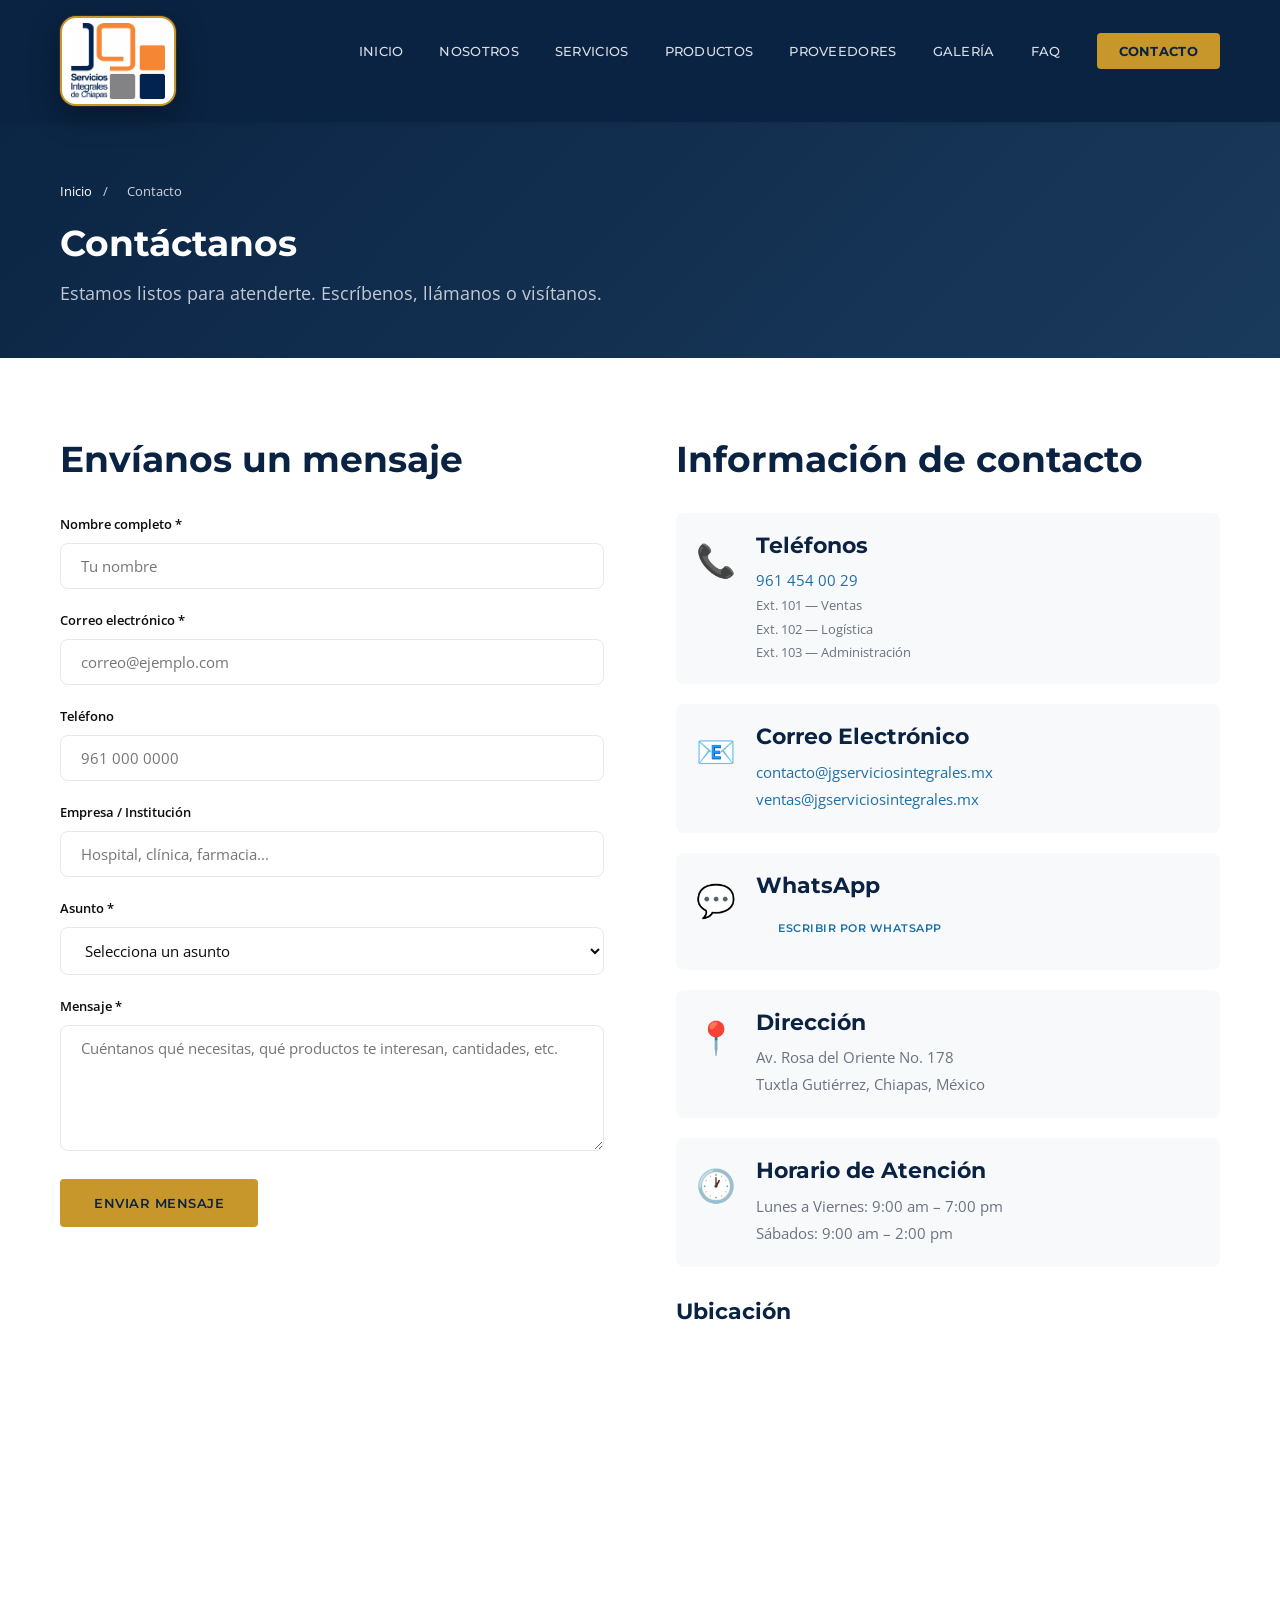
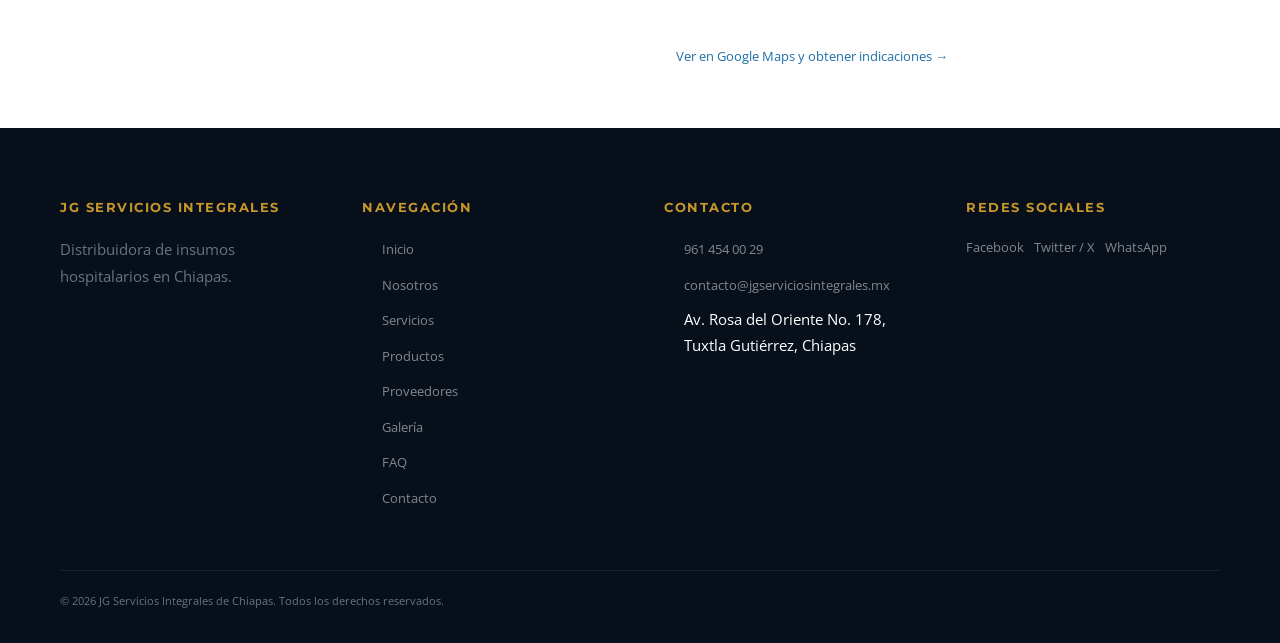
==== Jg Servicios Integrales Pagina/pages/contacto.html @ 25513c99 "Add files via upload" ====
<!DOCTYPE html>
<html lang="es">
<head>
    <meta charset="UTF-8">
    <meta name="viewport" content="width=device-width, initial-scale=1.0">
    <meta name="description" content="Contacta a JG Servicios Integrales - Teléfono, email, formulario y ubicación.">
    <title>Contacto | JG Servicios Integrales</title>

    <link rel="preconnect" href="https://fonts.googleapis.com">
    <link rel="preconnect" href="https://fonts.gstatic.com" crossorigin>
    <link href="https://fonts.googleapis.com/css2?family=Montserrat:wght@300;400;500;600;700;800&family=Open+Sans:wght@300;400;600&display=swap" rel="stylesheet">

    <link rel="stylesheet" href="../css/variables.css">
    <link rel="stylesheet" href="../css/style.css">
    <link rel="stylesheet" href="../css/components.css">
    <link rel="stylesheet" href="../css/responsive.css">
    <link rel="icon" type="image/png" href="../images/logo/favicon.png">
</head>

<body>

    <!-- HEADER -->
    <header class="header" id="header">
        <nav class="navbar">
            <div class="container">
                <div class="navbar-wrapper">
                    <a href="../index.html" class="logo">
                        <img src="../images/logo/logo.png" alt="JG Servicios Integrales">
                    </a>
                    <ul class="nav-menu" id="navMenu">
                        <li><a href="../index.html">Inicio</a></li>
                        <li><a href="nosotros.html">Nosotros</a></li>
                        <li><a href="servicios.html">Servicios</a></li>
                        <li><a href="productos.html">Productos</a></li>
                        <li><a href="proveedores.html">Proveedores</a></li>
                        <li><a href="galeria.html">Galería</a></li>
                        <li><a href="faq.html">FAQ</a></li>
                        <li><a href="contacto.html" class="btn-contact">Contacto</a></li>
                    </ul>
                    <button class="menu-toggle" id="menuToggle" aria-label="Abrir menú">
                        <span></span><span></span><span></span>
                    </button>
                </div>
            </div>
        </nav>
    </header>


    <!-- PAGE HERO -->
    <section class="page-hero">
        <div class="container">
            <div class="breadcrumb">
                <a href="../index.html">Inicio</a>
                <span>/</span>
                <span>Contacto</span>
            </div>
            <h1>Contáctanos</h1>
            <p>Estamos listos para atenderte. Escríbenos, llámanos o visítanos.</p>
        </div>
    </section>


    <!-- MAIN CONTENT -->
    <main class="main-content">
        <div class="container">

            <div class="grid grid-2" style="gap: var(--spacing-3xl); align-items: start;">

                <!-- FORMULARIO -->
                <div>
                    <h2 style="margin-bottom: var(--spacing-xl);">Envíanos un mensaje</h2>

                    <form id="contactForm" novalidate>

                        <div class="form-group">
                            <label for="nombre">Nombre completo *</label>
                            <input type="text" id="nombre" name="nombre" placeholder="Tu nombre" required>
                            <span class="error-message">Por favor ingresa tu nombre</span>
                        </div>

                        <div class="form-group">
                            <label for="email">Correo electrónico *</label>
                            <input type="email" id="email" name="email" placeholder="correo@ejemplo.com" required>
                            <span class="error-message">Ingresa un correo válido</span>
                        </div>

                        <div class="form-group">
                            <label for="telefono">Teléfono</label>
                            <input type="tel" id="telefono" name="telefono" placeholder="961 000 0000">
                        </div>

                        <div class="form-group">
                            <label for="empresa">Empresa / Institución</label>
                            <input type="text" id="empresa" name="empresa" placeholder="Hospital, clínica, farmacia...">
                        </div>

                        <div class="form-group">
                            <label for="asunto">Asunto *</label>
                            <select id="asunto" name="asunto" required>
                                <option value="">Selecciona un asunto</option>
                                <option value="cotizacion">Solicitud de cotización</option>
                                <option value="catalogo">Solicitar catálogo</option>
                                <option value="capacitacion">Información sobre capacitaciones</option>
                                <option value="licitacion">Licitaciones públicas</option>
                                <option value="soporte">Soporte técnico</option>
                                <option value="otro">Otro</option>
                            </select>
                            <span class="error-message">Selecciona un asunto</span>
                        </div>

                        <div class="form-group">
                            <label for="mensaje">Mensaje *</label>
                            <textarea id="mensaje" name="mensaje" rows="5"
                                placeholder="Cuéntanos qué necesitas, qué productos te interesan, cantidades, etc." required></textarea>
                            <span class="error-message">Por favor escribe tu mensaje</span>
                        </div>

                        <button type="submit" class="btn btn-primary btn-block">
                            Enviar mensaje
                        </button>

                    </form>
                </div>


                <!-- INFO DE CONTACTO -->
                <div>
                    <h2 style="margin-bottom: var(--spacing-xl);">Información de contacto</h2>

                    <div style="display: flex; flex-direction: column; gap: var(--spacing-lg);">

                        <div class="contact-info-item" style="display: flex; gap: var(--spacing-lg); align-items: flex-start; padding: var(--spacing-lg); background: var(--color-light); border-radius: var(--border-radius-md);">
                            <span style="font-size: 32px;">📞</span>
                            <div>
                                <h3 style="margin-bottom: var(--spacing-sm); color: var(--color-primary);">Teléfonos</h3>
                                <p style="margin: 0;"><a href="tel:9614540029">961 454 00 29</a></p>
                                <p style="margin: 0; font-size: var(--font-size-sm); color: var(--color-gray);">Ext. 101 — Ventas</p>
                                <p style="margin: 0; font-size: var(--font-size-sm); color: var(--color-gray);">Ext. 102 — Logística</p>
                                <p style="margin: 0; font-size: var(--font-size-sm); color: var(--color-gray);">Ext. 103 — Administración</p>
                            </div>
                        </div>

                        <div class="contact-info-item" style="display: flex; gap: var(--spacing-lg); align-items: flex-start; padding: var(--spacing-lg); background: var(--color-light); border-radius: var(--border-radius-md);">
                            <span style="font-size: 32px;">📧</span>
                            <div>
                                <h3 style="margin-bottom: var(--spacing-sm); color: var(--color-primary);">Correo Electrónico</h3>
                                <p style="margin: 0;"><a href="mailto:contacto@jgserviciosintegrales.mx">contacto@jgserviciosintegrales.mx</a></p>
                                <p style="margin: 0;"><a href="mailto:ventas@jgserviciosintegrales.mx">ventas@jgserviciosintegrales.mx</a></p>
                            </div>
                        </div>

                        <div class="contact-info-item" style="display: flex; gap: var(--spacing-lg); align-items: flex-start; padding: var(--spacing-lg); background: var(--color-light); border-radius: var(--border-radius-md);">
                            <span style="font-size: 32px;">💬</span>
                            <div>
                                <h3 style="margin-bottom: var(--spacing-sm); color: var(--color-primary);">WhatsApp</h3>
                                <a href="https://wa.me/529614540029?text=Hola, me interesa información sobre sus productos"
                                   target="_blank" class="btn btn-secondary btn-small">
                                    Escribir por WhatsApp
                                </a>
                            </div>
                        </div>

                        <div class="contact-info-item" style="display: flex; gap: var(--spacing-lg); align-items: flex-start; padding: var(--spacing-lg); background: var(--color-light); border-radius: var(--border-radius-md);">
                            <span style="font-size: 32px;">📍</span>
                            <div>
                                <h3 style="margin-bottom: var(--spacing-sm); color: var(--color-primary);">Dirección</h3>
                                <p style="margin: 0;">Av. Rosa del Oriente No. 178</p>
                                <p style="margin: 0;">Tuxtla Gutiérrez, Chiapas, México</p>
                            </div>
                        </div>

                        <div class="contact-info-item" style="display: flex; gap: var(--spacing-lg); align-items: flex-start; padding: var(--spacing-lg); background: var(--color-light); border-radius: var(--border-radius-md);">
                            <span style="font-size: 32px;">🕐</span>
                            <div>
                                <h3 style="margin-bottom: var(--spacing-sm); color: var(--color-primary);">Horario de Atención</h3>
                                <p style="margin: 0;">Lunes a Viernes: 9:00 am – 7:00 pm</p>
                                <p style="margin: 0;">Sábados: 9:00 am – 2:00 pm</p>
                            </div>
                        </div>

                    </div>


                    <!-- MAPA -->
                    <div style="margin-top: var(--spacing-xl);">
                        <h3 style="margin-bottom: var(--spacing-md);">Ubicación</h3>
                        <div style="border-radius: var(--border-radius-lg); overflow: hidden;">
                            <iframe
                                src="https://www.google.com/maps?q=16.7615676,-93.0873629&z=17&output=embed"
                                width="100%"
                                height="300"
                                style="border:0; display:block;"
                                allowfullscreen=""
                                loading="lazy"
                                referrerpolicy="no-referrer-when-downgrade"
                                title="Ubicación JG Servicios Integrales">
                            </iframe>
                        </div>
                        <p style="margin-top: var(--spacing-sm); font-size: var(--font-size-sm);">
                            <a href="https://www.google.com/maps/place/Jg+Servicios+Integrales+de+Chiapas,+Farmacia+Promac+Productos+medicos+y+Material+de+curacion/@16.7615676,-93.0873629,675m/data=!3m2!1e3!4b1!4m6!3m5!1s0x85ed276f8bcd6471:0x97339f5c29547f40!8m2!3d16.7615676!4d-93.0873629!16s%2Fg%2F11dxkvzxwv?hl=es-419" target="_blank">
                                Ver en Google Maps y obtener indicaciones →
                            </a>
                        </p>
                    </div>

                </div>

            </div>

        </div>
    </main>


    <!-- FOOTER -->
    <footer class="footer">
        <div class="container">
            <div class="footer-content">
                <div class="footer-section">
                    <h4>JG Servicios Integrales</h4>
                    <p>Distribuidora de insumos hospitalarios en Chiapas.</p>
                </div>
                <div class="footer-section">
                    <h4>Navegación</h4>
                    <ul>
                        <li><a href="../index.html">Inicio</a></li>
                        <li><a href="nosotros.html">Nosotros</a></li>
                        <li><a href="servicios.html">Servicios</a></li>
                        <li><a href="productos.html">Productos</a></li>
                        <li><a href="proveedores.html">Proveedores</a></li>
                        <li><a href="galeria.html">Galería</a></li>
                        <li><a href="faq.html">FAQ</a></li>
                        <li><a href="contacto.html">Contacto</a></li>
                    </ul>
                </div>
                <div class="footer-section">
                    <h4>Contacto</h4>
                    <ul>
                        <li><a href="tel:9614540029">961 454 00 29</a></li>
                        <li><a href="mailto:contacto@jgserviciosintegrales.mx">contacto@jgserviciosintegrales.mx</a></li>
                        <li>Av. Rosa del Oriente No. 178, Tuxtla Gutiérrez, Chiapas</li>
                    </ul>
                </div>
                <div class="footer-section">
                    <h4>Redes Sociales</h4>
                    <div class="social-links">
                        <a href="#" target="_blank">Facebook</a>
                        <a href="#" target="_blank">Twitter / X</a>
                        <a href="https://wa.me/529614540029" target="_blank">WhatsApp</a>
                    </div>
                </div>
            </div>
            <div class="footer-bottom">
                <p>&copy; 2026 JG Servicios Integrales de Chiapas. Todos los derechos reservados.</p>
            </div>
        </div>
    </footer>

    <script src="../js/main.js"></script>

</body>
</html>
---- Jg Servicios Integrales Pagina/css/variables.css ----
/* ============================================
   VARIABLES GLOBALES - VERSIÓN 2.0
============================================ */

:root {
    /* ===== PALETA CORPORATIVA ===== */
    --color-primary:        #0A2342;   /* Azul marino profundo */
    --color-primary-light:  #1A3A5C;   /* Azul marino medio */
    --color-secondary:      #C8972B;   /* Dorado corporativo */
    --color-secondary-light:#E5B84A;   /* Dorado claro */
    --color-accent:         #1E6FA8;   /* Azul acento */

    /* ===== NEUTROS ===== */
    --color-dark:           #0D0D0D;
    --color-gray-dark:      #2C2C2C;
    --color-gray:           #6B7280;
    --color-gray-light:     #E5E7EB;
    --color-light:          #F8F9FB;
    --color-white:          #FFFFFF;

    /* ===== ESTADOS ===== */
    --color-success:        #16A34A;
    --color-warning:        #D97706;
    --color-danger:         #DC2626;
    --color-info:           #0284C7;

    /* ===== TIPOGRAFÍA ===== */
    --font-main:      'Montserrat', sans-serif;
    --font-secondary: 'Open Sans', sans-serif;

    --font-size-xs:   11px;
    --font-size-sm:   13px;
    --font-size-base: 15px;
    --font-size-lg:   18px;
    --font-size-xl:   22px;
    --font-size-2xl:  28px;
    --font-size-3xl:  36px;
    --font-size-4xl:  48px;
    --font-size-5xl:  60px;

    --font-weight-light:     300;
    --font-weight-normal:    400;
    --font-weight-medium:    500;
    --font-weight-semibold:  600;
    --font-weight-bold:      700;
    --font-weight-extrabold: 800;

    /* ===== ESPACIADO ===== */
    --spacing-xs:   4px;
    --spacing-sm:   8px;
    --spacing-md:   12px;
    --spacing-lg:   20px;
    --spacing-xl:   32px;
    --spacing-2xl:  48px;
    --spacing-3xl:  72px;
    --spacing-4xl:  96px;

    /* ===== SOMBRAS ===== */
    --shadow-sm:  0 1px 4px rgba(0,0,0,0.06);
    --shadow-md:  0 4px 16px rgba(0,0,0,0.10);
    --shadow-lg:  0 12px 40px rgba(0,0,0,0.14);
    --shadow-xl:  0 24px 64px rgba(0,0,0,0.18);
    --shadow-gold: 0 8px 30px rgba(200,151,43,0.25);

    /* ===== BORDES ===== */
    --border-radius-sm:   4px;
    --border-radius-md:   8px;
    --border-radius-lg:   16px;
    --border-radius-xl:   24px;
    --border-radius-full: 9999px;

    /* ===== TRANSICIONES ===== */
    --transition-fast:   0.15s ease;
    --transition-normal: 0.3s ease;
    --transition-slow:   0.5s cubic-bezier(0.4, 0, 0.2, 1);
    --transition-slower: 0.8s cubic-bezier(0.4, 0, 0.2, 1);

    /* ===== LAYOUT ===== */
    --max-width: 1240px;

    /* ===== Z-INDEX ===== */
    --z-dropdown: 100;
    --z-sticky:   200;
    --z-fixed:    300;
    --z-modal:    1000;
}
---- Jg Servicios Integrales Pagina/css/style.css ----
/* ============================================
   STYLE.CSS - VERSIÓN 2.0 CORPORATIVO
============================================ */

/* RESET */
*, *::before, *::after {
    margin: 0;
    padding: 0;
    box-sizing: border-box;
}

html {
    scroll-behavior: smooth;
    font-size: 16px;
}

body {
    font-family: var(--font-secondary);
    font-size: var(--font-size-base);
    line-height: 1.7;
    color: var(--color-dark);
    background: var(--color-white);
    overflow-x: hidden;
}

/* ============================================
   CONTENEDOR
============================================ */

.container {
    max-width: var(--max-width);
    margin: 0 auto;
    padding: 0 40px;
}

/* ============================================
   TIPOGRAFÍA
============================================ */

h1, h2, h3, h4, h5, h6 {
    font-family: var(--font-main);
    font-weight: var(--font-weight-bold);
    line-height: 1.2;
    color: var(--color-primary);
}

h1 { font-size: var(--font-size-4xl); }
h2 { font-size: var(--font-size-3xl); }
h3 { font-size: var(--font-size-xl); }
h4 { font-size: var(--font-size-lg); }

p {
    margin-bottom: var(--spacing-md);
    color: var(--color-gray);
    line-height: 1.8;
}

a {
    color: var(--color-accent);
    text-decoration: none;
    transition: color var(--transition-normal);
}

a:hover { color: var(--color-secondary); }

img { max-width: 100%; height: auto; display: block; }

/* ============================================
   BOTONES
============================================ */

.btn {
    display: inline-flex;
    align-items: center;
    gap: var(--spacing-sm);
    padding: 14px 32px;
    border-radius: var(--border-radius-sm);
    font-family: var(--font-main);
    font-weight: var(--font-weight-semibold);
    font-size: var(--font-size-sm);
    letter-spacing: 0.5px;
    text-transform: uppercase;
    cursor: pointer;
    border: 2px solid transparent;
    transition: all var(--transition-normal);
    white-space: nowrap;
    text-decoration: none;
}

.btn-primary {
    background: var(--color-secondary);
    color: var(--color-primary);
    border-color: var(--color-secondary);
}

.btn-primary:hover {
    background: transparent;
    color: var(--color-secondary);
    box-shadow: var(--shadow-gold);
}

.btn-outline {
    background: transparent;
    color: var(--color-white);
    border-color: rgba(255,255,255,0.6);
}

.btn-outline:hover {
    background: var(--color-white);
    color: var(--color-primary);
    border-color: var(--color-white);
}

.btn-dark {
    background: var(--color-primary);
    color: var(--color-white);
    border-color: var(--color-primary);
}

.btn-dark:hover {
    background: var(--color-primary-light);
    color: var(--color-white);
    box-shadow: var(--shadow-lg);
}

.btn-large {
    padding: 18px 44px;
    font-size: var(--font-size-base);
}

.btn-small {
    padding: 10px 20px;
    font-size: var(--font-size-xs);
}

/* ============================================
   HEADER
============================================ */

.header {
    position: fixed;
    top: 0;
    left: 0;
    right: 0;
    z-index: var(--z-fixed);
    transition: all var(--transition-normal);
    padding: 0;
}

/* Estado transparente (sobre el hero) */
.header.transparent {
    background: transparent;
}

/* Estado sólido (al scrollear) */
.header.scrolled {
    background: var(--color-primary);
    box-shadow: 0 2px 30px rgba(0,0,0,0.3);
}

.navbar {
    padding: 24px 0;
    transition: padding var(--transition-normal);
}

.header.scrolled .navbar {
    padding: 16px 0;
}

.navbar-wrapper {
    display: flex;
    justify-content: space-between;
    align-items: center;
    gap: var(--spacing-lg);
}

/* LOGO */
.logo {
    background: var(--color-white);
    padding: 8px 12px;
    border-radius: var(--border-radius-lg);
    border: 3px solid var(--color-secondary);
    display: inline-flex;
    align-items: center;
    box-shadow: 0 10px 30px rgba(0,0,0,0.35), 0 0 0 1px rgba(200,151,43,0.15);
    transition: all var(--transition-normal);
}

.logo img {
    max-height: 110px;
    width: auto;
    transition: opacity var(--transition-normal);
}

.header.scrolled .logo {
    padding: 5px 9px;
    border-width: 2px;
}

.header.scrolled .logo img {
    max-height: 76px;
}

.logo:hover {
    transform: translateY(-3px) scale(1.02);
    box-shadow: 0 16px 40px rgba(0,0,0,0.4), 0 0 0 1px rgba(200,151,43,0.3);
}

/* MENÚ */
.nav-menu {
    display: flex;
    list-style: none;
    gap: 36px;
    align-items: center;
}

.nav-menu a {
    font-family: var(--font-main);
    font-weight: var(--font-weight-medium);
    font-size: var(--font-size-sm);
    letter-spacing: 0.3px;
    color: rgba(255,255,255,0.85);
    text-transform: uppercase;
    position: relative;
    text-decoration: none;
    transition: color var(--transition-normal);
}

.nav-menu a::after {
    content: '';
    position: absolute;
    bottom: -4px;
    left: 0;
    width: 0;
    height: 2px;
    background: var(--color-secondary);
    transition: width var(--transition-normal);
}

.nav-menu a:hover {
    color: var(--color-white);
}

.nav-menu a:hover::after {
    width: 100%;
}

.nav-menu .btn-contact {
    background: var(--color-secondary);
    color: var(--color-primary) !important;
    padding: 10px 22px;
    border-radius: var(--border-radius-sm);
    font-weight: var(--font-weight-bold) !important;
}

.nav-menu .btn-contact::after { display: none; }

.nav-menu .btn-contact:hover {
    background: var(--color-secondary-light);
    opacity: 1;
}

/* TOGGLE MÓVIL */
.menu-toggle {
    display: none;
    flex-direction: column;
    background: none;
    border: none;
    cursor: pointer;
    gap: 5px;
    z-index: var(--z-dropdown);
}

.menu-toggle span {
    width: 26px;
    height: 2px;
    background: white;
    border-radius: 2px;
    transition: all var(--transition-normal);
}

.menu-toggle.active span:nth-child(1) { transform: rotate(45deg) translate(5px, 5px); }
.menu-toggle.active span:nth-child(2) { opacity: 0; }
.menu-toggle.active span:nth-child(3) { transform: rotate(-45deg) translate(5px, -5px); }

/* ============================================
   HERO - VERSIÓN IMPACTANTE
============================================ */

.hero {
    min-height: 100vh;
    display: flex;
    align-items: center;
    position: relative;
    overflow: hidden;
    background: var(--color-primary);
}

/* Imagen de fondo con overlay */
.hero-bg {
    position: absolute;
    inset: 0;
    background-image: url('../images/hero-bg.jpg'); /* Agrega tu foto aquí */
    background-size: cover;
    background-position: center;
    opacity: 0.15;
    transform: scale(1.05);
    animation: heroZoom 12s ease-in-out infinite alternate;
}

@keyframes heroZoom {
    from { transform: scale(1.05); }
    to   { transform: scale(1.12); }
}

/* Gradiente oscuro encima */
.hero-overlay {
    position: absolute;
    inset: 0;
    background: linear-gradient(
        135deg,
        rgba(10, 35, 66, 0.97) 0%,
        rgba(10, 35, 66, 0.85) 50%,
        rgba(30, 111, 168, 0.6) 100%
    );
}

/* Patrón geométrico decorativo */
.hero-pattern {
    position: absolute;
    inset: 0;
    background-image:
        linear-gradient(rgba(200,151,43,0.04) 1px, transparent 1px),
        linear-gradient(90deg, rgba(200,151,43,0.04) 1px, transparent 1px);
    background-size: 60px 60px;
}

/* Línea dorada decorativa */
.hero-line {
    position: absolute;
    top: 0;
    left: 0;
    width: 4px;
    height: 100%;
    background: linear-gradient(
        to bottom,
        transparent,
        var(--color-secondary),
        transparent
    );
    opacity: 0.6;
}

.hero-content {
    position: relative;
    z-index: 2;
    padding: 160px 0 100px;
    max-width: 800px;
}

/* Etiqueta superior */
.hero-label {
    color: var(--color-secondary);

    display: inline-flex;
    align-items: center;
    gap: 10px;
    background: rgba(200,151,43,0.15);
    border: 1px solid rgba(200,151,43,0.4);
    color: var(--color-secondary);
    padding: 8px 20px;
    border-radius: var(--border-radius-full);
    font-family: var(--font-main);
    font-size: var(--font-size-xs);
    font-weight: var(--font-weight-semibold);
    letter-spacing: 2px;
    text-transform: uppercase;
    margin-bottom: var(--spacing-xl);
    animation: fadeSlideDown 0.8s ease both;
}

.hero-label::before {
    content: '';
    width: 6px;
    height: 6px;
    border-radius: 50%;
    background: var(--color-secondary);
    animation: pulse 2s ease infinite;
}

@keyframes pulse {
    0%, 100% { opacity: 1; transform: scale(1); }
    50%       { opacity: 0.5; transform: scale(1.4); }
}

.hero-title {
    font-size: clamp(36px, 5vw, 64px);
    font-weight: var(--font-weight-extrabold);
    color: var(--color-white);
    line-height: 1.1;
    margin-bottom: var(--spacing-lg);
    animation: fadeSlideDown 0.9s ease 0.1s both;
}

.hero-title .highlight {
    color: var(--color-secondary);
    position: relative;
    display: inline-block;
}

.hero-title .highlight::after {
    content: '';
    position: absolute;
    bottom: 4px;
    left: 0;
    width: 100%;
    height: 3px;
    background: var(--color-secondary);
    opacity: 0.4;
    border-radius: 2px;
}

.hero-subtitle {
    font-size: var(--font-size-lg);
    color: rgba(255,255,255,0.72);
    max-width: 580px;
    margin-bottom: var(--spacing-2xl);
    line-height: 1.7;
    animation: fadeSlideDown 1s ease 0.2s both;
}

.hero-buttons {
    display: flex;
    gap: var(--spacing-md);
    flex-wrap: wrap;
    animation: fadeSlideDown 1.1s ease 0.3s both;
}

/* Stats en el hero */
.hero-stats {
    display: flex;
    gap: var(--spacing-2xl);
    margin-top: var(--spacing-2xl);
    padding-top: var(--spacing-2xl);
    border-top: 1px solid rgba(255,255,255,0.1);
    animation: fadeSlideDown 1.2s ease 0.4s both;
}

.hero-stat {
    display: flex;
    flex-direction: column;
}

.hero-stat-number {
    font-family: var(--font-main);
    font-size: var(--font-size-3xl);
    font-weight: var(--font-weight-extrabold);
    color: var(--color-secondary);
    line-height: 1;
}

.hero-stat-label {
    font-size: var(--font-size-xs);
    color: rgba(255,255,255,0.55);
    text-transform: uppercase;
    letter-spacing: 1px;
    margin-top: 4px;
}

/* Scroll indicator */
.scroll-indicator {
    position: absolute;
    bottom: 40px;
    left: 50%;
    transform: translateX(-50%);
    display: flex;
    flex-direction: column;
    align-items: center;
    gap: 8px;
    color: rgba(255,255,255,0.4);
    font-family: var(--font-main);
    font-size: var(--font-size-xs);
    letter-spacing: 2px;
    text-transform: uppercase;
    animation: fadeIn 1.5s ease 1s both;
    z-index: 2;
}

.scroll-line {
    width: 1px;
    height: 50px;
    background: linear-gradient(to bottom, rgba(255,255,255,0.4), transparent);
    animation: scrollLine 1.5s ease infinite;
}

@keyframes scrollLine {
    0%   { transform: scaleY(0); transform-origin: top; }
    50%  { transform: scaleY(1); transform-origin: top; }
    51%  { transform: scaleY(1); transform-origin: bottom; }
    100% { transform: scaleY(0); transform-origin: bottom; }
}

/* ============================================
   ANIMACIONES GENERALES
============================================ */

@keyframes fadeIn {
    from { opacity: 0; }
    to   { opacity: 1; }
}

@keyframes fadeSlideDown {
    from { opacity: 0; transform: translateY(-20px); }
    to   { opacity: 1; transform: translateY(0); }
}

@keyframes fadeSlideUp {
    from { opacity: 0; transform: translateY(30px); }
    to   { opacity: 1; transform: translateY(0); }
}

@keyframes fadeSlideLeft {
    from { opacity: 0; transform: translateX(30px); }
    to   { opacity: 1; transform: translateX(0); }
}

/* Clase para animar al scroll */
.reveal {
    opacity: 0;
    transform: translateY(36px);
    transition: opacity 0.7s ease, transform 0.7s ease;
}

.reveal.visible {
    opacity: 1;
    transform: translateY(0);
}

.reveal-delay-1 { transition-delay: 0.1s; }
.reveal-delay-2 { transition-delay: 0.2s; }
.reveal-delay-3 { transition-delay: 0.3s; }
.reveal-delay-4 { transition-delay: 0.4s; }

/* ============================================
   SECCIONES - BASE
============================================ */

section { padding: var(--spacing-3xl) 0; }

.section-tag {
    display: inline-block;
    font-family: var(--font-main);
    font-size: var(--font-size-xs);
    font-weight: var(--font-weight-bold);
    letter-spacing: 3px;
    text-transform: uppercase;
    color: var(--color-secondary);
    margin-bottom: var(--spacing-md);
}

.section-title {
    font-size: var(--font-size-3xl);
    color: var(--color-primary);
    margin-bottom: var(--spacing-md);
    line-height: 1.2;
}

.section-title span {
    color: var(--color-secondary);
}

.section-subtitle {
    font-size: var(--font-size-lg);
    color: var(--color-gray);
    max-width: 560px;
    line-height: 1.7;
}

.section-header {
    margin-bottom: var(--spacing-2xl);
}

.section-header.centered {
    text-align: center;
}

.section-header.centered .section-subtitle {
    margin: 0 auto;
}

/* Línea decorativa */
.section-divider {
    width: 56px;
    height: 3px;
    background: linear-gradient(90deg, var(--color-secondary), var(--color-secondary-light));
    border-radius: 2px;
    margin: var(--spacing-md) 0 var(--spacing-lg);
}

.section-header.centered .section-divider {
    margin-left: auto;
    margin-right: auto;
}

/* ============================================
   FEATURES / POR QUÉ ELEGIRNOS
============================================ */

.features {
    background: var(--color-light);
}

.features-grid {
    display: grid;
    grid-template-columns: repeat(4, 1fr);
    gap: 1px;
    background: var(--color-gray-light);
    border-radius: var(--border-radius-lg);
    overflow: hidden;
    box-shadow: var(--shadow-md);
}

.features-grid.cols-3 {
    grid-template-columns: repeat(3, 1fr);
}

.feature-card {
    background: var(--color-white);
    padding: 40px 32px;
    transition: all var(--transition-normal);
    position: relative;
    overflow: hidden;
}

.feature-card::before {
    content: '';
    position: absolute;
    top: 0;
    left: 0;
    width: 100%;
    height: 3px;
    background: var(--color-secondary);
    transform: scaleX(0);
    transform-origin: left;
    transition: transform var(--transition-normal);
}

.feature-card:hover::before {
    transform: scaleX(1);
}

.feature-card:hover {
    background: var(--color-primary);
}

.feature-icon {
    font-size: 36px;
    display: block;
    margin-bottom: var(--spacing-lg);
    transition: transform var(--transition-normal);
}

.feature-card:hover .feature-icon {
    transform: scale(1.15);
}

.feature-card h3 {
    font-size: var(--font-size-base);
    font-weight: var(--font-weight-bold);
    color: var(--color-primary);
    margin-bottom: var(--spacing-sm);
    text-transform: uppercase;
    letter-spacing: 0.5px;
    transition: color var(--transition-normal);
}

.feature-card:hover h3 {
    color: var(--color-secondary) !important;
}

.feature-card p {
    font-size: var(--font-size-sm);
    color: var(--color-gray);
    margin: 0;
    line-height: 1.7;
    transition: color var(--transition-normal);
}

.feature-card:hover p {
    color: rgba(255,255,255,0.7) !important;
}

/* ============================================
   SERVICIOS
============================================ */

.services-preview {
    background: var(--color-white);
}

.services-layout {
    display: grid;
    grid-template-columns: 1fr 1fr;
    gap: var(--spacing-2xl);
    align-items: start;
}

.services-list {
    display: flex;
    flex-direction: column;
    gap: 2px;
}

.service-item {
    display: flex;
    gap: var(--spacing-lg);
    align-items: flex-start;
    padding: var(--spacing-lg) var(--spacing-xl);
    background: var(--color-white);
    border: 1px solid var(--color-gray-light);
    border-radius: var(--border-radius-md);
    cursor: pointer;
    transition: all var(--transition-normal);
    position: relative;
}

.service-item::before {
    content: '';
    position: absolute;
    left: 0;
    top: 0;
    bottom: 0;
    width: 3px;
    background: var(--color-secondary);
    border-radius: 3px 0 0 3px;
    opacity: 0;
    transition: opacity var(--transition-normal);
}

.service-item:hover,
.service-item.active {
    background: var(--color-primary);
    border-color: var(--color-primary);
    transform: translateX(6px);
    box-shadow: var(--shadow-md);
}

.service-item.active::before,
.service-item:hover::before {
    opacity: 1;
}

.service-icon {
    font-size: 28px;
    flex-shrink: 0;
    width: 52px;
    height: 52px;
    background: var(--color-light);
    border-radius: var(--border-radius-md);
    display: flex;
    align-items: center;
    justify-content: center;
    transition: background var(--transition-normal);
}

.service-item:hover .service-icon,
.service-item.active .service-icon {
    background: rgba(200,151,43,0.15);
}

.service-text h3 {
    font-size: var(--font-size-base);
    color: var(--color-primary);
    margin-bottom: 4px;
    font-weight: var(--font-weight-bold);
    transition: color var(--transition-normal);
}

.service-item:hover .service-text h3,
.service-item.active .service-text h3 {
    color: var(--color-secondary) !important;
}

.service-text p {
    font-size: var(--font-size-sm);
    color: var(--color-gray);
    margin: 0;
    transition: color var(--transition-normal);
}

.service-item:hover .service-text p,
.service-item.active .service-text p {
    color: rgba(255,255,255,0.65) !important;
}

/* Panel derecho de servicios */
.services-panel {
    position: sticky;
    top: 100px;
    background: var(--color-primary);
    border-radius: var(--border-radius-xl);
    padding: 48px;
    color: white;
    min-height: 400px;
    display: flex;
    flex-direction: column;
    justify-content: space-between;
    overflow: hidden;
}

.services-panel::before {
    content: '';
    position: absolute;
    top: -60px;
    right: -60px;
    width: 200px;
    height: 200px;
    border-radius: 50%;
    background: rgba(200,151,43,0.08);
}

.services-panel::after {
    content: '';
    position: absolute;
    bottom: -40px;
    left: -40px;
    width: 150px;
    height: 150px;
    border-radius: 50%;
    background: rgba(30,111,168,0.15);
}

.panel-content { position: relative; z-index: 1; }

.panel-icon {
    font-size: 56px;
    margin-bottom: var(--spacing-lg);
}

.panel-content h3 {
    font-size: var(--font-size-2xl);
    color: var(--color-white);
    margin-bottom: var(--spacing-md);
}

.panel-content p {
    color: rgba(255,255,255,0.7);
    line-height: 1.8;
    margin-bottom: var(--spacing-xl);
}

.panel-features {
    list-style: none;
    margin-bottom: var(--spacing-xl);
}

.panel-features li {
    display: flex;
    align-items: center;
    gap: 10px;
    color: rgba(255,255,255,0.8);
    font-size: var(--font-size-sm);
    padding: 6px 0;
    border-bottom: 1px solid rgba(255,255,255,0.06);
}

.panel-features li::before {
    content: '';
    width: 6px;
    height: 6px;
    border-radius: 50%;
    background: var(--color-secondary);
    flex-shrink: 0;
}

/* ============================================
   NÚMEROS / STATS
============================================ */

.stats-section {
    background: var(--color-primary);
    position: relative;
    overflow: hidden;
}

.stats-section::before {
    content: '';
    position: absolute;
    inset: 0;
    background-image:
        linear-gradient(rgba(200,151,43,0.05) 1px, transparent 1px),
        linear-gradient(90deg, rgba(200,151,43,0.05) 1px, transparent 1px);
    background-size: 50px 50px;
}

.stats-grid {
    display: grid;
    grid-template-columns: repeat(4, 1fr);
    gap: 1px;
    background: rgba(255,255,255,0.06);
    position: relative;
    z-index: 1;
}

.stat-item {
    padding: 56px 40px;
    text-align: center;
    background: rgba(255,255,255,0.02);
    transition: background var(--transition-normal);
}

.stat-item:hover {
    background: rgba(200,151,43,0.08);
}

.stat-number {
    font-family: var(--font-main);
    font-size: clamp(40px, 4vw, 64px);
    font-weight: var(--font-weight-extrabold);
    color: var(--color-secondary);
    line-height: 1;
    display: block;
}

.stat-suffix {
    font-size: var(--font-size-3xl);
    color: var(--color-secondary);
    font-weight: var(--font-weight-extrabold);
}

.stat-label {
    font-family: var(--font-main);
    font-size: var(--font-size-xs);
    color: rgba(255,255,255,0.5);
    text-transform: uppercase;
    letter-spacing: 2px;
    margin-top: 10px;
    display: block;
}

/* ============================================
   PROVEEDORES
============================================ */

.providers-preview {
    background: var(--color-light);
}

.providers-track {
    overflow: hidden;
    position: relative;
    margin-top: var(--spacing-2xl);
}

/* Fades laterales */
.providers-track::before,
.providers-track::after {
    content: '';
    position: absolute;
    top: 0;
    bottom: 0;
    width: 120px;
    z-index: 2;
    pointer-events: none;
}

.providers-track::before {
    left: 0;
    background: linear-gradient(to right, var(--color-light), transparent);
}

.providers-track::after {
    right: 0;
    background: linear-gradient(to left, var(--color-light), transparent);
}

.providers-slider {
    display: flex;
    gap: var(--spacing-lg);
    animation: slide 30s linear infinite;
    width: max-content;
}

.providers-slider:hover {
    animation-play-state: paused;
}

@keyframes slide {
    from { transform: translateX(0); }
    to   { transform: translateX(-50%); }
}

.provider-logo {
    background: var(--color-white);
    border: 1px solid var(--color-gray-light);
    border-radius: var(--border-radius-md);
    padding: 20px 32px;
    display: flex;
    align-items: center;
    justify-content: center;
    min-width: 160px;
    height: 90px;
    transition: all var(--transition-normal);
    flex-shrink: 0;
    box-shadow: var(--shadow-sm);
}

.provider-logo:hover {
    border-color: var(--color-secondary);
    box-shadow: var(--shadow-gold);
    transform: translateY(-3px);
}

.provider-logo img {
    max-width: 120px;
    max-height: 50px;
    object-fit: contain;
    filter: grayscale(1);
    opacity: 0.6;
    transition: all var(--transition-normal);
}

.provider-logo:hover img {
    filter: grayscale(0);
    opacity: 1;
}

/* ============================================
   CTA BAND
============================================ */

.cta-band {
    background: linear-gradient(135deg, var(--color-secondary) 0%, var(--color-secondary-light) 100%);
    padding: 64px 0;
}

.cta-band-inner {
    display: flex;
    align-items: center;
    justify-content: space-between;
    gap: var(--spacing-xl);
}

.cta-band h2 {
    font-size: var(--font-size-2xl);
    color: var(--color-primary);
    margin-bottom: var(--spacing-sm);
}

.cta-band p {
    color: rgba(10,35,66,0.7);
    margin: 0;
    font-size: var(--font-size-lg);
}

/* ============================================
   CONTACTO RÁPIDO
============================================ */

.quick-contact {
    background: var(--color-primary);
    position: relative;
    overflow: hidden;
}

.quick-contact::before {
    content: '';
    position: absolute;
    inset: 0;
    background-image:
        linear-gradient(rgba(255,255,255,0.02) 1px, transparent 1px),
        linear-gradient(90deg, rgba(255,255,255,0.02) 1px, transparent 1px);
    background-size: 40px 40px;
}

.contact-grid {
    display: grid;
    grid-template-columns: repeat(4, 1fr);
    gap: 1px;
    background: rgba(255,255,255,0.07);
    border-radius: var(--border-radius-lg);
    overflow: hidden;
    position: relative;
    z-index: 1;
    margin-top: var(--spacing-2xl);
}

.contact-item {
    padding: 40px 32px;
    background: rgba(255,255,255,0.03);
    transition: background var(--transition-normal);
    text-align: center;
}

.contact-item:hover {
    background: rgba(200,151,43,0.08);
}

.contact-item-icon {
    font-size: 32px;
    margin-bottom: var(--spacing-md);
}

.contact-item h3 {
    font-size: var(--font-size-sm);
    color: var(--color-secondary);
    text-transform: uppercase;
    letter-spacing: 1.5px;
    margin-bottom: var(--spacing-sm);
    font-weight: var(--font-weight-bold);
}

.contact-item p,
.contact-item a {
    color: rgba(255,255,255,0.75);
    font-size: var(--font-size-sm);
    line-height: 1.6;
    margin: 0;
    text-decoration: none;
}

.contact-item a:hover {
    color: var(--color-secondary);
}

/* ============================================
   FOOTER
============================================ */

.footer {
    background: #060F1A;
    color: var(--color-white);
    padding: var(--spacing-3xl) 0 0;
}

.footer-content {
    display: grid;
    grid-template-columns: 1.5fr 1fr 1fr 1fr;
    gap: var(--spacing-2xl);
    padding-bottom: var(--spacing-2xl);
    border-bottom: 1px solid rgba(255,255,255,0.07);
}

.footer-section h4 {
    font-family: var(--font-main);
    font-size: var(--font-size-sm);
    font-weight: var(--font-weight-bold);
    color: var(--color-secondary);
    text-transform: uppercase;
    letter-spacing: 1.5px;
    margin-bottom: var(--spacing-lg);
}

.footer-brand p {
    color: rgba(255,255,255,0.45);
    font-size: var(--font-size-sm);
    line-height: 1.8;
    margin-top: var(--spacing-md);
}

.footer-logo {
    max-height: 72px;
    background: var(--color-white);
    padding: 10px 16px;
    border-radius: var(--border-radius-lg);
    border: 2px solid var(--color-secondary);
    display: inline-block;
}

.footer-section ul {
    list-style: none;
}

.footer-section ul li {
    margin-bottom: 10px;
}

.footer-section a {
    color: rgba(255,255,255,0.5);
    font-size: var(--font-size-sm);
    transition: all var(--transition-normal);
    text-decoration: none;
    display: inline-block;
}

.footer-section a:hover {
    color: var(--color-secondary);
    transform: translateX(4px);
}

.footer-contact-item {
    display: flex;
    align-items: flex-start;
    gap: 10px;
    margin-bottom: 12px;
    color: rgba(255,255,255,0.5);
    font-size: var(--font-size-sm);
}

.footer-contact-icon { flex-shrink: 0; }

.social-links {
    display: flex;
    gap: 10px;
    margin-top: var(--spacing-sm);
}

.social-link {
    width: 38px;
    height: 38px;
    border-radius: var(--border-radius-sm);
    border: 1px solid rgba(255,255,255,0.12);
    display: flex;
    align-items: center;
    justify-content: center;
    color: rgba(255,255,255,0.5) !important;
    font-size: var(--font-size-sm);
    transition: all var(--transition-normal) !important;
    transform: none !important;
}

.social-link:hover {
    background: var(--color-secondary) !important;
    border-color: var(--color-secondary) !important;
    color: var(--color-primary) !important;
    transform: translateY(-3px) !important;
}

.footer-bottom {
    display: flex;
    align-items: center;
    justify-content: space-between;
    padding: var(--spacing-lg) 0;
    color: rgba(255,255,255,0.25);
    font-size: var(--font-size-xs);
}

/* ============================================
   UTILIDADES
============================================ */

.text-center { text-align: center; }
.text-white  { color: var(--color-white); }
.text-gold   { color: var(--color-secondary); }

.mt-xl  { margin-top: var(--spacing-xl); }
.mt-2xl { margin-top: var(--spacing-2xl); }
.mb-xl  { margin-bottom: var(--spacing-xl); }

.bg-light   { background: var(--color-light); }
.bg-primary { background: var(--color-primary); }

/* Botón scroll top */
#scrollTopBtn {
    position: fixed;
    bottom: 32px;
    right: 32px;
    width: 44px;
    height: 44px;
    background: var(--color-secondary);
    color: var(--color-primary);
    border: none;
    border-radius: var(--border-radius-sm);
    font-size: 18px;
    font-weight: bold;
    cursor: pointer;
    box-shadow: var(--shadow-gold);
    opacity: 0;
    transform: translateY(10px);
    transition: all var(--transition-normal);
    z-index: 999;
    display: flex;
    align-items: center;
    justify-content: center;
}

#scrollTopBtn.visible {
    opacity: 1;
    transform: translateY(0);
}

#scrollTopBtn:hover {
    background: var(--color-secondary-light);
    transform: translateY(-3px);
}
---- Jg Servicios Integrales Pagina/css/components.css ----
/* ============================================
   COMPONENTES REUTILIZABLES
   ============================================ */

/* ===== FORMULARIOS ===== */

form {
    width: 100%;
}

.form-group {
    margin-bottom: var(--spacing-lg);
}

label {
    display: block;
    margin-bottom: var(--spacing-sm);
    font-weight: var(--font-weight-semibold);
    color: var(--color-dark);
    font-size: var(--font-size-sm);
}

input[type="text"],
input[type="email"],
input[type="phone"],
input[type="tel"],
input[type="number"],
textarea,
select {
    width: 100%;
    padding: var(--spacing-md) var(--spacing-lg);
    border: 1px solid var(--color-gray-light);
    border-radius: var(--border-radius-md);
    font-family: var(--font-secondary);
    font-size: var(--font-size-base);
    transition: all var(--transition-normal);
    background-color: var(--color-white);
    color: var(--color-dark);
}

input[type="text"]:focus,
input[type="email"]:focus,
input[type="phone"]:focus,
input[type="tel"]:focus,
input[type="number"]:focus,
textarea:focus,
select:focus {
    outline: none;
    border-color: var(--color-primary);
    box-shadow: 0 0 0 3px rgba(0, 61, 130, 0.1);
}

textarea {
    resize: vertical;
    min-height: 120px;
}

/* ===== VALIDACIÓN DE FORMULARIO ===== */

.form-group.error input,
.form-group.error textarea,
.form-group.error select {
    border-color: var(--color-danger);
}

.error-message {
    color: var(--color-danger);
    font-size: var(--font-size-sm);
    margin-top: var(--spacing-sm);
    display: none;
}

.form-group.error .error-message {
    display: block;
}

.success-message {
    color: var(--color-success);
    font-size: var(--font-size-sm);
    margin-top: var(--spacing-sm);
}

/* ===== TARJETAS ===== */

.card {
    background-color: var(--color-white);
    border-radius: var(--border-radius-lg);
    overflow: hidden;
    box-shadow: var(--shadow-sm);
    transition: all var(--transition-normal);
}

.card:hover {
    box-shadow: var(--shadow-md);
}

.card-header {
    background-color: var(--color-light);
    padding: var(--spacing-lg);
    border-bottom: 1px solid var(--color-gray-light);
}

.card-body {
    padding: var(--spacing-lg);
}

.card-footer {
    background-color: var(--color-light);
    padding: var(--spacing-lg);
    border-top: 1px solid var(--color-gray-light);
}

/* ===== ALERTAS ===== */

.alert {
    padding: var(--spacing-lg);
    border-radius: var(--border-radius-md);
    margin-bottom: var(--spacing-lg);
    border-left: 4px solid;
}

.alert-success {
    background-color: rgba(39, 174, 96, 0.1);
    border-color: var(--color-success);
    color: var(--color-success);
}

.alert-danger {
    background-color: rgba(231, 76, 60, 0.1);
    border-color: var(--color-danger);
    color: var(--color-danger);
}

.alert-warning {
    background-color: rgba(243, 156, 18, 0.1);
    border-color: var(--color-warning);
    color: var(--color-warning);
}

.alert-info {
    background-color: rgba(52, 152, 219, 0.1);
    border-color: var(--color-info);
    color: var(--color-info);
}

/* ===== BADGES ===== */

.badge {
    display: inline-block;
    padding: var(--spacing-xs) var(--spacing-md);
    border-radius: var(--border-radius-full);
    font-size: var(--font-size-xs);
    font-weight: var(--font-weight-bold);
}

.badge-primary {
    background-color: var(--color-primary);
    color: var(--color-white);
}

.badge-secondary {
    background-color: var(--color-secondary);
    color: var(--color-white);
}

.badge-success {
    background-color: var(--color-success);
    color: var(--color-white);
}

/* ===== BREADCRUMB ===== */

.breadcrumb {
    font-size: var(--font-size-sm);
    color: var(--color-gray);
    margin-bottom: var(--spacing-lg);
}

.breadcrumb a {
    color: var(--color-primary);
}

.breadcrumb a:hover {
    text-decoration: underline;
}

.breadcrumb span {
    margin: 0 var(--spacing-sm);
}

/* ===== PÁGINA INTERNA ===== */

.page-hero {
    background: linear-gradient(135deg, var(--color-primary) 0%, var(--color-primary-light) 100%);
    color: var(--color-white);
    padding: 180px 0 var(--spacing-2xl);
    margin-bottom: var(--spacing-xl);
    margin-top: 0;
}

.page-hero h1 {
    font-size: var(--font-size-3xl);
    margin-bottom: var(--spacing-md);
    color: var(--color-white) !important;
}

.page-hero .breadcrumb {
    color: rgba(255, 255, 255, 0.8);
}

.page-hero .breadcrumb a {
    color: var(--color-white);
}

.page-hero > .container > p {
    color: rgba(255, 255, 255, 0.75);
    font-size: var(--font-size-lg);
    margin: 0;
}

/* ===== MAIN CONTENT ===== */

.main-content {
    min-height: 400px;
    padding: var(--spacing-2xl) 0;
}

.content-section {
    margin-bottom: var(--spacing-xl);
}

/* ===== GRID LAYOUT ===== */

.grid {
    display: grid;
    gap: var(--spacing-lg);
}

.grid-2 {
    grid-template-columns: repeat(2, 1fr);
}

.grid-3 {
    grid-template-columns: repeat(3, 1fr);
}

.grid-4 {
    grid-template-columns: repeat(4, 1fr);
}

@media (max-width: 768px) {
    .grid-2,
    .grid-3,
    .grid-4 {
        grid-template-columns: 1fr;
    }
}

/* ===== FLEXBOX HELPERS ===== */

.flex {
    display: flex;
}

.flex-center {
    display: flex;
    align-items: center;
    justify-content: center;
}

.flex-between {
    display: flex;
    align-items: center;
    justify-content: space-between;
}

.flex-column {
    display: flex;
    flex-direction: column;
}

.gap-sm { gap: var(--spacing-sm); }
.gap-md { gap: var(--spacing-md); }
.gap-lg { gap: var(--spacing-lg); }
.gap-xl { gap: var(--spacing-xl); }

/* ===== IMÁGENES ===== */

img {
    max-width: 100%;
    height: auto;
    display: block;
}

.img-fluid {
    max-width: 100%;
    height: auto;
}

.img-thumbnail {
    border: 1px solid var(--color-gray-light);
    border-radius: var(--border-radius-md);
    padding: var(--spacing-sm);
}

/* ===== VIDEO RESPONSIVE ===== */

.video-container {
    position: relative;
    width: 100%;
    padding-bottom: 56.25%; /* 16:9 aspect ratio */
    height: 0;
    overflow: hidden;
}

.video-container iframe,
.video-container video {
    position: absolute;
    top: 0;
    left: 0;
    width: 100%;
    height: 100%;
}

/* ===== LISTAS ===== */

ul, ol {
    margin-left: var(--spacing-lg);
    margin-bottom: var(--spacing-md);
}

li {
    margin-bottom: var(--spacing-sm);
}

/* ===== TABLES ===== */

table {
    width: 100%;
    border-collapse: collapse;
    margin-bottom: var(--spacing-lg);
}

th, td {
    padding: var(--spacing-md);
    text-align: left;
    border-bottom: 1px solid var(--color-gray-light);
}

th {
    background-color: var(--color-light);
    font-weight: var(--font-weight-bold);
    color: var(--color-dark);
}

tr:hover {
    background-color: var(--color-light);
}

/* ===== SEPARADORES ===== */

hr {
    border: none;
    height: 1px;
    background-color: var(--color-gray-light);
    margin: var(--spacing-xl) 0;
}

/* ===== OVERLAY ===== */

.overlay {
    position: fixed;
    top: 0;
    left: 0;
    right: 0;
    bottom: 0;
    background-color: rgba(0, 0, 0, 0.5);
    z-index: var(--z-modal);
    display: none;
}

.overlay.active {
    display: block;
}

/* ===== LOADING ===== */

.spinner {
    border: 4px solid var(--color-light);
    border-top: 4px solid var(--color-primary);
    border-radius: 50%;
    width: 40px;
    height: 40px;
    animation: spin 1s linear infinite;
}

@keyframes spin {
    0% { transform: rotate(0deg); }
    100% { transform: rotate(360deg); }
}

/* ===== ANIMACIONES BÁSICAS ===== */

@keyframes fadeIn {
    from {
        opacity: 0;
    }
    to {
        opacity: 1;
    }
}

@keyframes slideUp {
    from {
        transform: translateY(20px);
        opacity: 0;
    }
    to {
        transform: translateY(0);
        opacity: 1;
    }
}

@keyframes slideDown {
    from {
        transform: translateY(-20px);
        opacity: 0;
    }
    to {
        transform: translateY(0);
        opacity: 1;
    }
}

.fade-in {
    animation: fadeIn var(--transition-normal);
}

.slide-up {
    animation: slideUp var(--transition-normal);
}

.slide-down {
    animation: slideDown var(--transition-normal);
}
---- Jg Servicios Integrales Pagina/css/responsive.css ----
/* ============================================
   RESPONSIVE - MOBILE FIRST
   ============================================ */

/* ===== TABLETS (768px) ===== */
@media (max-width: 768px) {
    .container {
        padding: 0 var(--spacing-lg);
    }

    h1 { font-size: var(--font-size-3xl); }
    h2 { font-size: var(--font-size-2xl); }
    h3 { font-size: var(--font-size-lg); }

    section {
        padding: var(--spacing-2xl) 0;
    }

    /* ===== NAVEGACIÓN ===== */
    .menu-toggle {
        display: flex;
    }

    .nav-menu {
        position: absolute;
        top: 100%;
        left: 0;
        right: 0;
        flex-direction: column;
        background-color: var(--color-white);
        box-shadow: var(--shadow-md);
        gap: 0;
        max-height: 0;
        overflow: hidden;
        transition: max-height var(--transition-normal);
        z-index: var(--z-dropdown);
    }

    .nav-menu.active {
        max-height: 500px;
    }

    .nav-menu li {
        border-bottom: 1px solid var(--color-gray-light);
    }

    .nav-menu li:last-child {
        border-bottom: none;
    }

    .nav-menu a {
        display: block;
        padding: var(--spacing-lg);
        font-size: var(--font-size-base);
        color: var(--color-primary) !important;
    }

    .nav-menu a:hover {
        color: var(--color-secondary) !important;
        background-color: var(--color-light);
    }

    .nav-menu a::after {
        display: none;
    }

    .btn-contact {
        margin: var(--spacing-md) !important;
    }

    /* ===== HERO ===== */
    .hero {
        min-height: 400px;
        padding: var(--spacing-xl) 0;
    }

    .hero-title {
        font-size: var(--font-size-3xl);
    }

    .hero-subtitle {
        font-size: var(--font-size-base);
    }

    .hero-buttons {
        flex-direction: column;
    }

    .hero .btn {
        width: 100%;
        padding: var(--spacing-lg);
    }

    /* ===== GRILLAS ===== */
    .features-grid,
    .services-grid,
    .providers-grid,
    .contact-grid,
    .footer-content {
        grid-template-columns: 1fr;
    }

    .service-item {
        border-left: none;
        border-top: 4px solid var(--color-secondary);
    }

    /* ===== BOTONES ===== */
    .btn-large {
        padding: var(--spacing-lg);
        font-size: var(--font-size-base);
    }

    /* ===== FEATURE CARD ===== */
    .feature-card {
        padding: var(--spacing-lg);
    }

    .feature-icon {
        font-size: 36px;
    }

    /* ===== PÁGINA INTERNA ===== */
    .page-hero {
        padding-top: 120px;
    }

    .page-hero h1 {
        font-size: var(--font-size-2xl);
    }
}

/* ===== MÓVILES PEQUEÑOS (480px) ===== */
@media (max-width: 480px) {
    .container {
        padding: 0 var(--spacing-lg);
    }

    h1 { font-size: var(--font-size-2xl); }
    h2 { font-size: var(--font-size-xl); }
    h3 { font-size: var(--font-size-base); }

    body {
        font-size: 14px;
    }

    section {
        padding: var(--spacing-xl) 0;
    }

    /* ===== HEADER ===== */
    .navbar {
        padding: var(--spacing-md) 0;
    }

    .navbar-wrapper {
        gap: var(--spacing-md);
    }

    .logo img {
        max-height: 40px;
    }

    /* ===== HERO ===== */
    .hero {
        min-height: 300px;
        padding: var(--spacing-xl) 0;
    }

    .hero-title {
        font-size: var(--font-size-2xl);
        margin-bottom: var(--spacing-md);
    }

    .hero-subtitle {
        font-size: var(--font-size-sm);
        margin-bottom: var(--spacing-lg);
    }

    /* ===== BOTONES ===== */
    .btn {
        padding: var(--spacing-md) var(--spacing-lg);
        font-size: var(--font-size-sm);
    }

    .btn-large {
        padding: var(--spacing-lg);
    }

    .hero .btn {
        padding: var(--spacing-lg);
    }

    /* ===== FEATURE CARD ===== */
    .feature-icon {
        font-size: 32px;
    }

    .feature-card {
        padding: var(--spacing-lg);
    }

    /* ===== SECCIONES ===== */
    .section-title {
        font-size: var(--font-size-xl);
    }

    .section-subtitle {
        font-size: var(--font-size-base);
    }

    /* ===== CONTACTO ===== */
    .contact-item {
        padding: var(--spacing-lg);
    }

    .contact-item h3 {
        font-size: var(--font-size-base);
    }

    /* ===== FOOTER ===== */
    .footer {
        padding: var(--spacing-xl) 0 var(--spacing-md);
    }

    .footer-section h4 {
        font-size: var(--font-size-base);
    }

    /* ===== PROVIDER LOGOS ===== */
    .provider-logo {
        min-height: 100px;
        padding: var(--spacing-md);
    }

    .provider-logo img {
        max-height: 60px;
    }

    /* ===== NAV MENU ===== */
    .nav-menu.active {
        max-height: 400px;
    }

    .nav-menu a {
        padding: var(--spacing-md);
        font-size: var(--font-size-sm);
    }
}

/* ===== EXTRA PEQUEÑOS (320px) ===== */
@media (max-width: 320px) {
    .container {
        padding: 0 var(--spacing-md);
    }

    h1 { font-size: var(--font-size-xl); }
    h2 { font-size: var(--font-size-lg); }
    h3 { font-size: var(--font-size-base); }

    .hero {
        min-height: 250px;
    }

    .hero-title {
        font-size: var(--font-size-lg);
    }

    .hero-subtitle {
        font-size: var(--font-size-xs);
    }

    .btn {
        padding: var(--spacing-sm) var(--spacing-md);
        font-size: var(--font-size-xs);
    }
}

/* ===== PANTALLAS GRANDES (1024px) ===== */
@media (min-width: 1024px) {
    .features-grid {
        grid-template-columns: repeat(4, 1fr);
    }

    .services-grid {
        grid-template-columns: repeat(2, 1fr);
    }

    .providers-grid {
        grid-template-columns: repeat(4, 1fr);
    }

    .contact-grid {
        grid-template-columns: repeat(4, 1fr);
    }

    .footer-content {
        grid-template-columns: repeat(4, 1fr);
    }
}

/* ===== PANTALLAS EXTRA GRANDES (1440px) ===== */
@media (min-width: 1440px) {
    .container {
        max-width: 1340px;
    }

    section {
        padding: var(--spacing-4xl) 0;
    }
}

/* ===== IMPRESIÓN ===== */
@media print {
    header,
    footer,
    .hero-buttons,
    .cta-section,
    .quick-contact {
        display: none;
    }

    body {
        font-size: 12px;
        color: #000;
    }

    a {
        color: #000;
        text-decoration: underline;
    }

    section {
        page-break-inside: avoid;
        padding: var(--spacing-lg) 0;
    }

    .container {
        max-width: 100%;
    }
}

/* ===== PREFERENCIAS DE USUARIO ===== */

/* Reduce movimiento */
@media (prefers-reduced-motion: reduce) {
    * {
        animation-duration: 0.01ms !important;
        animation-iteration-count: 1 !important;
        transition-duration: 0.01ms !important;
    }
}
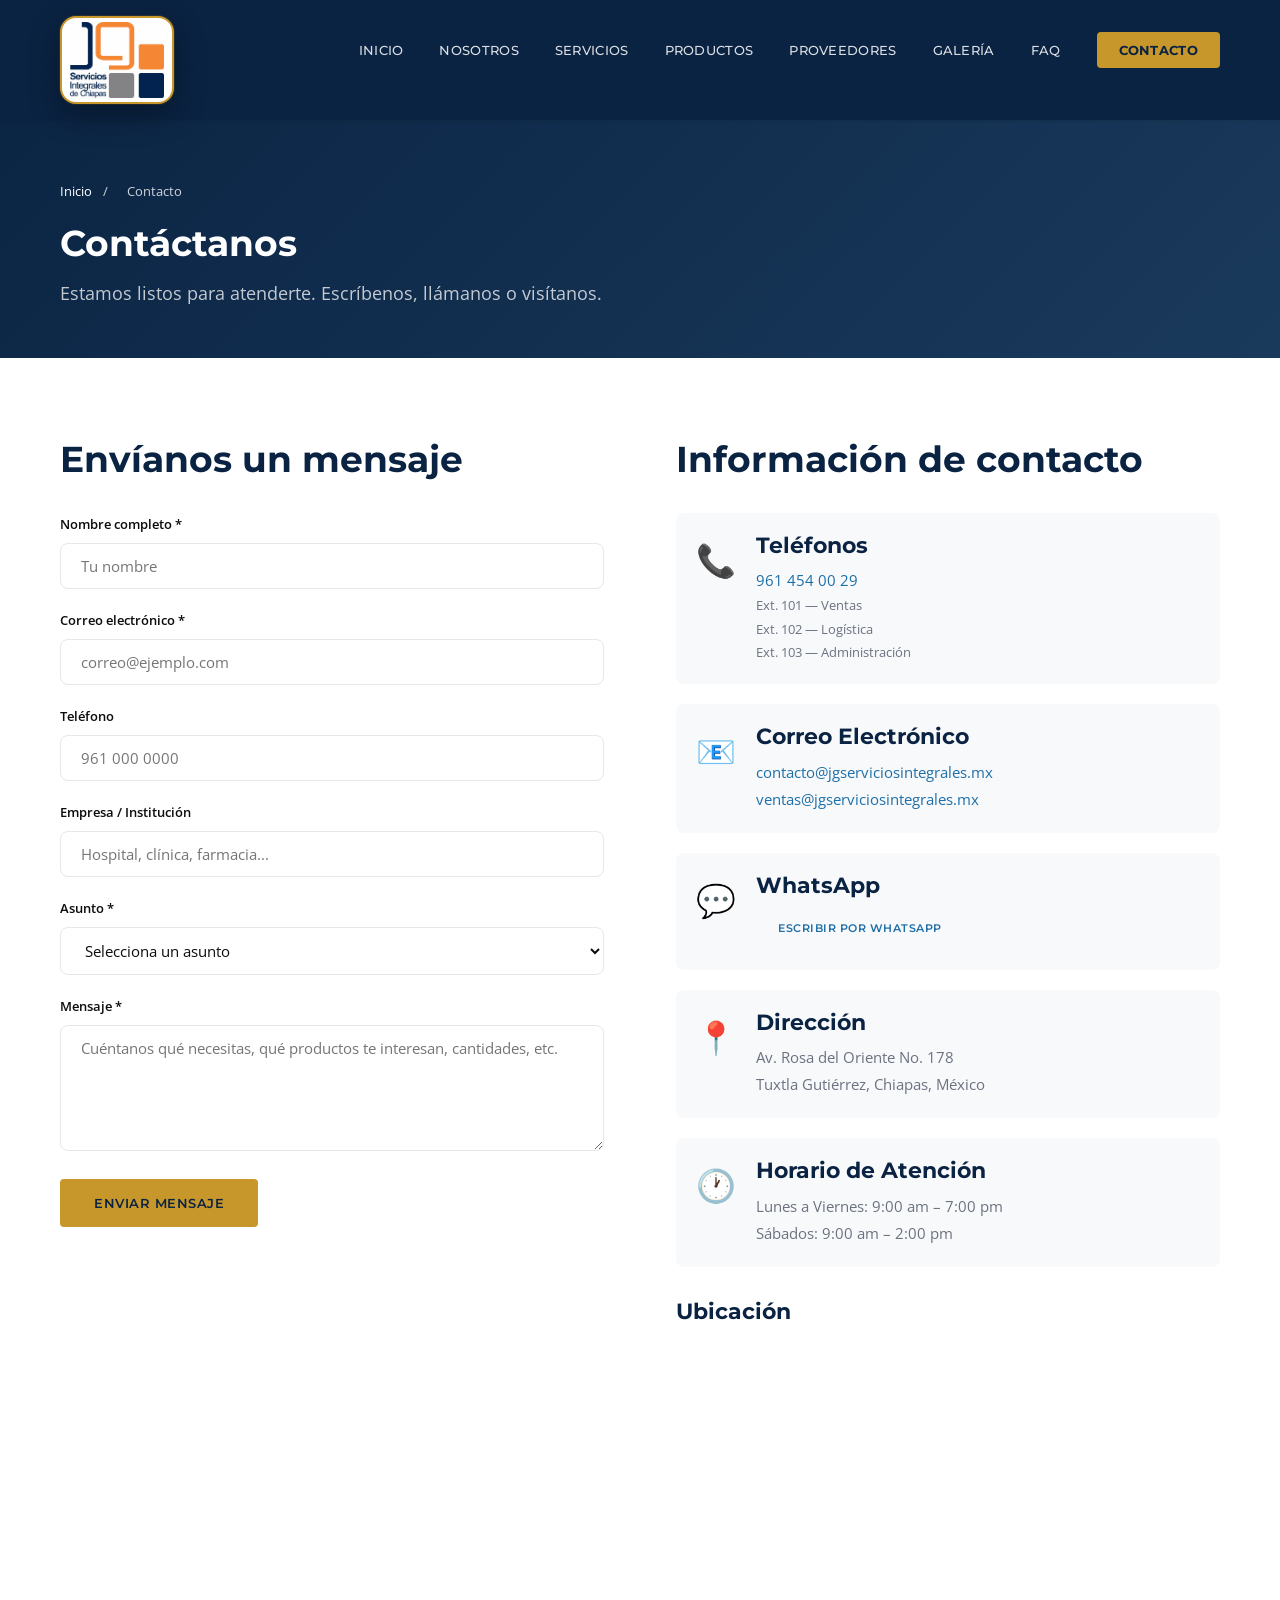
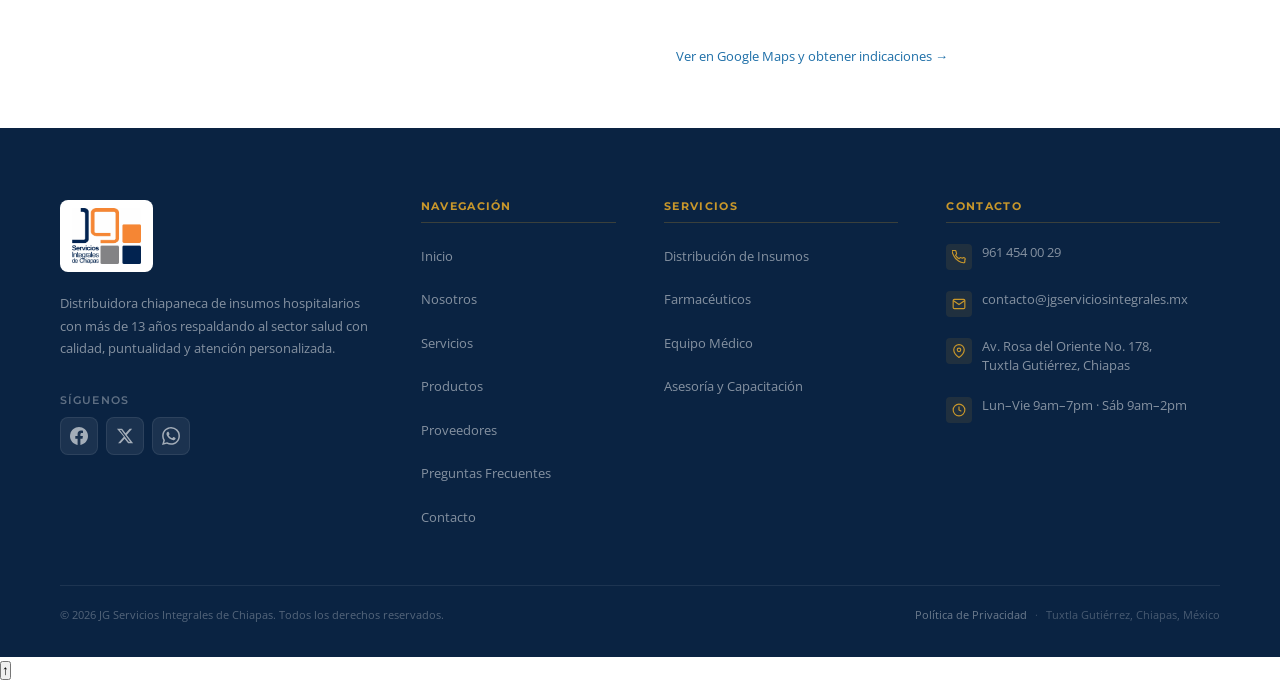
==== commit 42bd4797: "Add files via upload" ====
--- a/Jg Servicios Integrales Pagina/pages/contacto.html
+++ b/Jg Servicios Integrales Pagina/pages/contacto.html
@@ -15,6 +15,14 @@
     <link rel="stylesheet" href="../css/components.css">
     <link rel="stylesheet" href="../css/responsive.css">
     <link rel="icon" type="image/png" href="../images/logo/favicon.png">
+    <style>
+        /* Fix: evita que el logo del header se salga del flujo en páginas internas */
+        .header:not(.transparent) .logo,
+        .header:not(.transparent) .logo img {
+            position: static !important;
+            transform: none !important;
+        }
+    </style>
 </head>
 
 <body>
@@ -99,9 +107,10 @@
                             <select id="asunto" name="asunto" required>
                                 <option value="">Selecciona un asunto</option>
                                 <option value="cotizacion">Solicitud de cotización</option>
-                                <option value="catalogo">Solicitar catálogo</option>
-                                <option value="capacitacion">Información sobre capacitaciones</option>
-                                <option value="licitacion">Licitaciones públicas</option>
+                                <option value="general">Información general</option>
+                                <option value="quejas">Quejas y sugerencias</option>
+                                <option value="facturacion">Facturación</option>
+                                <option value="pedidos">Información de pedidos</option>
                                 <option value="soporte">Soporte técnico</option>
                                 <option value="otro">Otro</option>
                             </select>
@@ -181,27 +190,31 @@
                     </div>
 
 
-                    <!-- MAPA -->
-                    <div style="margin-top: var(--spacing-xl);">
-                        <h3 style="margin-bottom: var(--spacing-md);">Ubicación</h3>
-                        <div style="border-radius: var(--border-radius-lg); overflow: hidden;">
-                            <iframe
-                                src="https://www.google.com/maps?q=16.7615676,-93.0873629&z=17&output=embed"
-                                width="100%"
-                                height="300"
-                                style="border:0; display:block;"
-                                allowfullscreen=""
-                                loading="lazy"
-                                referrerpolicy="no-referrer-when-downgrade"
-                                title="Ubicación JG Servicios Integrales">
-                            </iframe>
-                        </div>
-                        <p style="margin-top: var(--spacing-sm); font-size: var(--font-size-sm);">
-                            <a href="https://www.google.com/maps/place/Jg+Servicios+Integrales+de+Chiapas,+Farmacia+Promac+Productos+medicos+y+Material+de+curacion/@16.7615676,-93.0873629,675m/data=!3m2!1e3!4b1!4m6!3m5!1s0x85ed276f8bcd6471:0x97339f5c29547f40!8m2!3d16.7615676!4d-93.0873629!16s%2Fg%2F11dxkvzxwv?hl=es-419" target="_blank">
-                                Ver en Google Maps y obtener indicaciones →
-                            </a>
-                        </p>
-                    </div>
+                   <!-- MAPA -->
+<div style="margin-top: var(--spacing-xl);">
+    <h3 style="margin-bottom: var(--spacing-md);">Ubicación</h3>
+
+    <div style="border-radius: var(--border-radius-lg); overflow: hidden;">
+        <iframe
+            src="https://www.google.com/maps?q=16.7615676,-93.0873629&z=17&output=embed"
+            width="100%"
+            height="300"
+            style="border:0; display:block;"
+            allowfullscreen=""
+            loading="lazy"
+            referrerpolicy="no-referrer-when-downgrade"
+            title="Ubicación JG Servicios Integrales de Chiapas">
+        </iframe>
+    </div>
+
+    <p style="margin-top: var(--spacing-sm); font-size: var(--font-size-sm);">
+        <a href="https://www.google.com/maps/place/Jg+Servicios+Integrales+de+Chiapas,+Farmacia+Promac+Productos+medicos+y+Material+de+curacion/@16.7614707,-93.0873021,15z/data=!4m6!3m5!1s0x85ed276f8bcd6471:0x97339f5c29547f40!8m2!3d16.7615676!4d-93.0873629!16s%2Fg%2F11dxkvzxwv?entry=ttu&g_ep=EgoyMDI2MDYxNi4wIKXMDSoASAFQAw%3D%3D"
+           target="_blank"
+           rel="noopener noreferrer">
+            Ver en Google Maps y obtener indicaciones →
+        </a>
+    </p>
+</div>
 
                 </div>
 
@@ -211,50 +224,110 @@
     </main>
 
 
-    <!-- FOOTER -->
     <footer class="footer">
+
+
         <div class="container">
             <div class="footer-content">
+
+                <!-- COLUMNA 1: Marca -->
+                <div class="footer-section footer-brand">
+                    <img src="../images/logo/logo.png" alt="JG Servicios Integrales" class="footer-logo">
+                    <p class="footer-brand-desc">
+                        Distribuidora chiapaneca de insumos hospitalarios con más de 13 años respaldando al sector salud con calidad, puntualidad y atención personalizada.
+                    </p>
+                    <div class="footer-social">
+                        <span class="footer-social-label">Síguenos</span>
+                        <div class="footer-social-icons">
+                            <a href="#" class="footer-social-btn" target="_blank" aria-label="Facebook">
+                                <svg width="18" height="18" viewBox="0 0 24 24" fill="currentColor"><path d="M24 12.073c0-6.627-5.373-12-12-12s-12 5.373-12 12c0 5.99 4.388 10.954 10.125 11.854v-8.385H7.078v-3.47h3.047V9.43c0-3.007 1.792-4.669 4.533-4.669 1.312 0 2.686.235 2.686.235v2.953H15.83c-1.491 0-1.956.925-1.956 1.874v2.25h3.328l-.532 3.47h-2.796v8.385C19.612 23.027 24 18.062 24 12.073z"/></svg>
+                            </a>
+                            <a href="#" class="footer-social-btn" target="_blank" aria-label="Twitter / X">
+                                <svg width="18" height="18" viewBox="0 0 24 24" fill="currentColor"><path d="M18.244 2.25h3.308l-7.227 8.26 8.502 11.24H16.17l-4.714-6.231-5.401 6.231H2.74l7.73-8.835L1.254 2.25H8.08l4.713 6.231zm-1.161 17.52h1.833L7.084 4.126H5.117z"/></svg>
+                            </a>
+                            <a href="https://wa.me/529614540029" class="footer-social-btn footer-social-whatsapp" target="_blank" aria-label="WhatsApp">
+                                <svg width="18" height="18" viewBox="0 0 24 24" fill="currentColor"><path d="M17.472 14.382c-.297-.149-1.758-.867-2.03-.967-.273-.099-.471-.148-.67.15-.197.297-.767.966-.94 1.164-.173.199-.347.223-.644.075-.297-.15-1.255-.463-2.39-1.475-.883-.788-1.48-1.761-1.653-2.059-.173-.297-.018-.458.13-.606.134-.133.298-.347.446-.52.149-.174.198-.298.298-.497.099-.198.05-.371-.025-.52-.075-.149-.669-1.612-.916-2.207-.242-.579-.487-.5-.669-.51-.173-.008-.371-.01-.57-.01-.198 0-.52.074-.792.372-.272.297-1.04 1.016-1.04 2.479 0 1.462 1.065 2.875 1.213 3.074.149.198 2.096 3.2 5.077 4.487.709.306 1.262.489 1.694.625.712.227 1.36.195 1.871.118.571-.085 1.758-.719 2.006-1.413.248-.694.248-1.289.173-1.413-.074-.124-.272-.198-.57-.347m-5.421 7.403h-.004a9.87 9.87 0 01-5.031-1.378l-.361-.214-3.741.982.998-3.648-.235-.374a9.86 9.86 0 01-1.51-5.26c.001-5.45 4.436-9.884 9.888-9.884 2.64 0 5.122 1.03 6.988 2.898a9.825 9.825 0 012.893 6.994c-.003 5.45-4.437 9.884-9.885 9.884m8.413-18.297A11.815 11.815 0 0012.05 0C5.495 0 .16 5.335.157 11.892c0 2.096.547 4.142 1.588 5.945L.057 24l6.305-1.654a11.882 11.882 0 005.683 1.448h.005c6.554 0 11.89-5.335 11.893-11.893a11.821 11.821 0 00-3.48-8.413z"/></svg>
+                            </a>
+                        </div>
+                    </div>
+                </div>
+
+                <!-- COLUMNA 2: Navegación -->
                 <div class="footer-section">
-                    <h4>JG Servicios Integrales</h4>
-                    <p>Distribuidora de insumos hospitalarios en Chiapas.</p>
-                </div>
+                    <h4 class="footer-heading">Navegación</h4>
+                    <ul class="footer-links">
+                        <li><a href="index.html">Inicio</a></li>
+                        <li><a href="pages/nosotros.html">Nosotros</a></li>
+                        <li><a href="pages/servicios.html">Servicios</a></li>
+                        <li><a href="pages/productos.html">Productos</a></li>
+                        <li><a href="pages/proveedores.html">Proveedores</a></li>
+                        <li><a href="pages/faq.html">Preguntas Frecuentes</a></li>
+                        <li><a href="pages/contacto.html">Contacto</a></li>
+                    </ul>
+                </div>
+
+                <!-- COLUMNA 3: Servicios -->
                 <div class="footer-section">
-                    <h4>Navegación</h4>
-                    <ul>
-                        <li><a href="../index.html">Inicio</a></li>
-                        <li><a href="nosotros.html">Nosotros</a></li>
-                        <li><a href="servicios.html">Servicios</a></li>
-                        <li><a href="productos.html">Productos</a></li>
-                        <li><a href="proveedores.html">Proveedores</a></li>
-                        <li><a href="galeria.html">Galería</a></li>
-                        <li><a href="faq.html">FAQ</a></li>
-                        <li><a href="contacto.html">Contacto</a></li>
+                    <h4 class="footer-heading">Servicios</h4>
+                    <ul class="footer-links">
+                        <li><a href="pages/servicios.html#distribucion">Distribución de Insumos</a></li>
+                        <li><a href="pages/servicios.html#farmaceuticos">Farmacéuticos</a></li>
+                        <li><a href="pages/servicios.html#equipo">Equipo Médico</a></li>
+                        <li><a href="pages/servicios.html#asesoria">Asesoría y Capacitación</a></li>
+
                     </ul>
                 </div>
+
+                <!-- COLUMNA 4: Contacto -->
                 <div class="footer-section">
-                    <h4>Contacto</h4>
-                    <ul>
-                        <li><a href="tel:9614540029">961 454 00 29</a></li>
-                        <li><a href="mailto:contacto@jgserviciosintegrales.mx">contacto@jgserviciosintegrales.mx</a></li>
-                        <li>Av. Rosa del Oriente No. 178, Tuxtla Gutiérrez, Chiapas</li>
+                    <h4 class="footer-heading">Contacto</h4>
+                    <ul class="footer-contact-list">
+                        <li>
+                            <span class="footer-contact-icon-svg">
+                                <svg width="14" height="14" viewBox="0 0 24 24" fill="none" stroke="currentColor" stroke-width="2"><path d="M22 16.92v3a2 2 0 01-2.18 2 19.79 19.79 0 01-8.63-3.07A19.5 19.5 0 013.07 9.81a19.79 19.79 0 01-3.07-8.68A2 2 0 012 .82h3a2 2 0 012 1.72 12.84 12.84 0 00.7 2.81 2 2 0 01-.45 2.11L6.09 8.91a16 16 0 006 6l1.27-1.27a2 2 0 012.11-.45 12.84 12.84 0 002.81.7A2 2 0 0122 16.92z"/></svg>
+                            </span>
+                            <a href="tel:9614540029">961 454 00 29</a>
+                        </li>
+                        <li>
+                            <span class="footer-contact-icon-svg">
+                                <svg width="14" height="14" viewBox="0 0 24 24" fill="none" stroke="currentColor" stroke-width="2"><path d="M4 4h16c1.1 0 2 .9 2 2v12c0 1.1-.9 2-2 2H4c-1.1 0-2-.9-2-2V6c0-1.1.9-2 2-2z"/><polyline points="22,6 12,13 2,6"/></svg>
+                            </span>
+                            <a href="mailto:contacto@jgserviciosintegrales.mx">contacto@jgserviciosintegrales.mx</a>
+                        </li>
+                        <li>
+                            <span class="footer-contact-icon-svg">
+                                <svg width="14" height="14" viewBox="0 0 24 24" fill="none" stroke="currentColor" stroke-width="2"><path d="M21 10c0 7-9 13-9 13s-9-6-9-13a9 9 0 0118 0z"/><circle cx="12" cy="10" r="3"/></svg>
+                            </span>
+                            <span>Av. Rosa del Oriente No. 178,<br>Tuxtla Gutiérrez, Chiapas</span>
+                        </li>
+                        <li>
+                            <span class="footer-contact-icon-svg">
+                                <svg width="14" height="14" viewBox="0 0 24 24" fill="none" stroke="currentColor" stroke-width="2"><circle cx="12" cy="12" r="10"/><polyline points="12,6 12,12 16,14"/></svg>
+                            </span>
+                            <span>Lun–Vie 9am–7pm · Sáb 9am–2pm</span>
+                        </li>
                     </ul>
                 </div>
-                <div class="footer-section">
-                    <h4>Redes Sociales</h4>
-                    <div class="social-links">
-                        <a href="#" target="_blank">Facebook</a>
-                        <a href="#" target="_blank">Twitter / X</a>
-                        <a href="https://wa.me/529614540029" target="_blank">WhatsApp</a>
-                    </div>
-                </div>
-            </div>
+
+            </div>
+
+            <!-- SEPARADOR -->
+            <div class="footer-divider"></div>
+
+            <!-- BOTTOM BAR -->
             <div class="footer-bottom">
-                <p>&copy; 2026 JG Servicios Integrales de Chiapas. Todos los derechos reservados.</p>
+                <span class="footer-copy">&copy; 2026 JG Servicios Integrales de Chiapas. Todos los derechos reservados.</span>
+                <div class="footer-legal-links">
+                    <a href="../pages/privacidad.html">Política de Privacidad</a>
+                    <span class="footer-legal-dot">·</span>
+                    <span>Tuxtla Gutiérrez, Chiapas, México</span>
+                </div>
             </div>
         </div>
     </footer>
 
+
+    <button id="scrollTopBtn" aria-label="Volver arriba">↑</button>
     <script src="../js/main.js"></script>
 
 </body>
--- a/Jg Servicios Integrales Pagina/css/style.css
+++ b/Jg Servicios Integrales Pagina/css/style.css
@@ -177,7 +177,7 @@
 /* LOGO */
 .logo {
     background: var(--color-white);
-    padding: 8px 12px;
+    padding: 6px 10px;
     border-radius: var(--border-radius-lg);
     border: 3px solid var(--color-secondary);
     display: inline-flex;
@@ -193,7 +193,7 @@
 }
 
 .header.scrolled .logo {
-    padding: 5px 9px;
+    padding: 4px 8px;
     border-width: 2px;
 }
 
@@ -205,6 +205,8 @@
     transform: translateY(-3px) scale(1.02);
     box-shadow: 0 16px 40px rgba(0,0,0,0.4), 0 0 0 1px rgba(200,151,43,0.3);
 }
+
+.logo:hover img { opacity: 0.9; }
 
 /* MENÚ */
 .nav-menu {
@@ -624,6 +626,10 @@
     grid-template-columns: repeat(3, 1fr);
 }
 
+.features-grid.cols-4 {
+    grid-template-columns: repeat(4, 1fr);
+}
+
 .feature-card {
     background: var(--color-white);
     padding: 40px 32px;
@@ -1071,6 +1077,7 @@
         linear-gradient(rgba(255,255,255,0.02) 1px, transparent 1px),
         linear-gradient(90deg, rgba(255,255,255,0.02) 1px, transparent 1px);
     background-size: 40px 40px;
+    pointer-events: none;
 }
 
 .contact-grid {
@@ -1122,164 +1129,306 @@
 .contact-item a:hover {
     color: var(--color-secondary);
 }
-
 /* ============================================
-   FOOTER
+   FOOTER REDISEÑADO v2.0
+   Reemplaza / agrega al bloque del footer en style.css
 ============================================ */
 
+/* ── BARRA SUPERIOR ── */
+.footer-top-bar {
+    background: var(--color-secondary);
+    padding: 10px 0;
+}
+
+.footer-top-bar .container {
+    display: flex;
+    align-items: center;
+    justify-content: space-between;
+    gap: var(--spacing-md);
+    flex-wrap: wrap;
+}
+
+.footer-top-bar-text {
+    font-size: var(--font-size-xs);
+    font-family: var(--font-main);
+    font-weight: var(--font-weight-medium);
+    color: var(--color-primary);
+    letter-spacing: 0.03em;
+}
+
+.footer-top-bar-cta {
+    display: flex;
+    align-items: center;
+    gap: 6px;
+    font-size: var(--font-size-xs);
+    font-family: var(--font-main);
+    font-weight: var(--font-weight-bold);
+    color: var(--color-primary);
+    text-decoration: none;
+    letter-spacing: 0.05em;
+    text-transform: uppercase;
+    transition: opacity var(--transition-fast);
+}
+
+.footer-top-bar-cta:hover {
+    opacity: 0.75;
+}
+
+/* ── FOOTER PRINCIPAL ── */
 .footer {
-    background: #060F1A;
-    color: var(--color-white);
-    padding: var(--spacing-3xl) 0 0;
+    background: var(--color-primary);
+    color: rgba(255, 255, 255, 0.55);
+    padding-top: 0;
+    padding-bottom: 0;
+}
+
+.footer .container {
+    padding-top: var(--spacing-3xl);
+    padding-bottom: var(--spacing-xl);
 }
 
 .footer-content {
     display: grid;
-    grid-template-columns: 1.5fr 1fr 1fr 1fr;
+    grid-template-columns: 1.6fr 1fr 1.2fr 1.4fr;
     gap: var(--spacing-2xl);
-    padding-bottom: var(--spacing-2xl);
-    border-bottom: 1px solid rgba(255,255,255,0.07);
-}
-
-.footer-section h4 {
+    align-items: start;
+}
+
+/* ── COLUMNA MARCA ── */
+.footer-brand .footer-logo {
+    max-height: 72px;
+    width: auto;
+    background: white;
+    border-radius: var(--border-radius-md);
+    padding: 8px 12px;
+    margin-bottom: var(--spacing-lg);
+    display: block;
+}
+
+.footer-brand-desc {
+    font-size: var(--font-size-sm);
+    line-height: 1.7;
+    color: rgba(255, 255, 255, 0.5);
+    margin: 0 0 var(--spacing-xl) 0;
+}
+
+/* ── REDES SOCIALES ── */
+.footer-social {
+    display: flex;
+    flex-direction: column;
+    gap: var(--spacing-sm);
+}
+
+.footer-social-label {
+    font-size: var(--font-size-xs);
     font-family: var(--font-main);
+    font-weight: var(--font-weight-semibold);
+    color: rgba(255, 255, 255, 0.35);
+    text-transform: uppercase;
+    letter-spacing: 0.1em;
+}
+
+.footer-social-icons {
+    display: flex;
+    gap: var(--spacing-sm);
+}
+
+.footer-social-btn {
+    display: flex;
+    align-items: center;
+    justify-content: center;
+    width: 38px;
+    height: 38px;
+    border-radius: var(--border-radius-md);
+    background: rgba(255, 255, 255, 0.07);
+    color: rgba(255, 255, 255, 0.6);
+    text-decoration: none;
+    transition: background var(--transition-normal), color var(--transition-normal), transform var(--transition-fast);
+    border: 1px solid rgba(255, 255, 255, 0.08);
+}
+
+.footer-social-btn:hover {
+    background: var(--color-secondary);
+    color: var(--color-primary);
+    border-color: var(--color-secondary);
+    transform: translateY(-2px);
+}
+
+.footer-social-whatsapp:hover {
+    background: #25D366;
+    border-color: #25D366;
+    color: white;
+}
+
+/* ── HEADINGS DE COLUMNAS ── */
+.footer-heading {
+    font-family: var(--font-main);
+    font-size: var(--font-size-xs);
+    font-weight: var(--font-weight-bold);
+    color: var(--color-secondary);
+    text-transform: uppercase;
+    letter-spacing: 0.12em;
+    margin: 0 0 var(--spacing-lg) 0;
+    padding-bottom: var(--spacing-sm);
+    border-bottom: 1px solid rgba(200, 151, 43, 0.25);
+}
+
+/* ── LISTAS DE LINKS ── */
+.footer-links {
+    list-style: none;
+    padding: 0;
+    margin: 0;
+    display: flex;
+    flex-direction: column;
+    gap: 10px;
+}
+
+.footer-links li a {
     font-size: var(--font-size-sm);
-    font-weight: var(--font-weight-bold);
-    color: var(--color-secondary);
-    text-transform: uppercase;
-    letter-spacing: 1.5px;
-    margin-bottom: var(--spacing-lg);
-}
-
-.footer-brand p {
-    color: rgba(255,255,255,0.45);
-    font-size: var(--font-size-sm);
-    line-height: 1.8;
-    margin-top: var(--spacing-md);
-}
-
-.footer-logo {
-    max-height: 72px;
-    background: var(--color-white);
-    padding: 10px 16px;
-    border-radius: var(--border-radius-lg);
-    border: 2px solid var(--color-secondary);
+    color: rgba(255, 255, 255, 0.5);
+    text-decoration: none;
+    font-family: var(--font-secondary);
+    transition: color var(--transition-fast), padding-left var(--transition-fast);
     display: inline-block;
 }
 
-.footer-section ul {
+.footer-links li a:hover {
+    color: var(--color-secondary);
+    padding-left: 4px;
+}
+
+/* ── LISTA DE CONTACTO ── */
+.footer-contact-list {
     list-style: none;
-}
-
-.footer-section ul li {
-    margin-bottom: 10px;
-}
-
-.footer-section a {
-    color: rgba(255,255,255,0.5);
-    font-size: var(--font-size-sm);
-    transition: all var(--transition-normal);
-    text-decoration: none;
-    display: inline-block;
-}
-
-.footer-section a:hover {
-    color: var(--color-secondary);
-    transform: translateX(4px);
-}
-
-.footer-contact-item {
+    padding: 0;
+    margin: 0;
+    display: flex;
+    flex-direction: column;
+    gap: var(--spacing-md);
+}
+
+.footer-contact-list li {
     display: flex;
     align-items: flex-start;
     gap: 10px;
-    margin-bottom: 12px;
-    color: rgba(255,255,255,0.5);
     font-size: var(--font-size-sm);
-}
-
-.footer-contact-icon { flex-shrink: 0; }
-
-.social-links {
-    display: flex;
-    gap: 10px;
-    margin-top: var(--spacing-sm);
-}
-
-.social-link {
-    width: 38px;
-    height: 38px;
+    color: rgba(255, 255, 255, 0.5);
+    font-family: var(--font-secondary);
+    line-height: 1.5;
+}
+
+.footer-contact-icon-svg {
+    display: flex;
+    align-items: center;
+    justify-content: center;
+    width: 26px;
+    height: 26px;
+    min-width: 26px;
     border-radius: var(--border-radius-sm);
-    border: 1px solid rgba(255,255,255,0.12);
-    display: flex;
-    align-items: center;
-    justify-content: center;
-    color: rgba(255,255,255,0.5) !important;
-    font-size: var(--font-size-sm);
-    transition: all var(--transition-normal) !important;
-    transform: none !important;
-}
-
-.social-link:hover {
-    background: var(--color-secondary) !important;
-    border-color: var(--color-secondary) !important;
-    color: var(--color-primary) !important;
-    transform: translateY(-3px) !important;
-}
-
+    background: rgba(200, 151, 43, 0.12);
+    color: var(--color-secondary);
+    margin-top: 1px;
+}
+
+.footer-contact-list li a {
+    color: rgba(255, 255, 255, 0.5);
+    text-decoration: none;
+    transition: color var(--transition-fast);
+}
+
+.footer-contact-list li a:hover {
+    color: var(--color-secondary);
+}
+
+/* ── SEPARADOR ── */
+.footer-divider {
+    height: 1px;
+    background: rgba(255, 255, 255, 0.08);
+    margin: var(--spacing-2xl) 0 var(--spacing-lg);
+}
+
+/* ── BOTTOM BAR ── */
 .footer-bottom {
     display: flex;
     align-items: center;
     justify-content: space-between;
-    padding: var(--spacing-lg) 0;
-    color: rgba(255,255,255,0.25);
+    gap: var(--spacing-md);
+    flex-wrap: wrap;
+}
+
+.footer-copy {
     font-size: var(--font-size-xs);
-}
-
-/* ============================================
-   UTILIDADES
-============================================ */
-
-.text-center { text-align: center; }
-.text-white  { color: var(--color-white); }
-.text-gold   { color: var(--color-secondary); }
-
-.mt-xl  { margin-top: var(--spacing-xl); }
-.mt-2xl { margin-top: var(--spacing-2xl); }
-.mb-xl  { margin-bottom: var(--spacing-xl); }
-
-.bg-light   { background: var(--color-light); }
-.bg-primary { background: var(--color-primary); }
-
-/* Botón scroll top */
-#scrollTopBtn {
-    position: fixed;
-    bottom: 32px;
-    right: 32px;
-    width: 44px;
-    height: 44px;
-    background: var(--color-secondary);
-    color: var(--color-primary);
-    border: none;
-    border-radius: var(--border-radius-sm);
-    font-size: 18px;
-    font-weight: bold;
-    cursor: pointer;
-    box-shadow: var(--shadow-gold);
-    opacity: 0;
-    transform: translateY(10px);
-    transition: all var(--transition-normal);
-    z-index: 999;
-    display: flex;
-    align-items: center;
-    justify-content: center;
-}
-
-#scrollTopBtn.visible {
-    opacity: 1;
-    transform: translateY(0);
-}
-
-#scrollTopBtn:hover {
-    background: var(--color-secondary-light);
-    transform: translateY(-3px);
+    color: rgba(255, 255, 255, 0.3);
+    font-family: var(--font-secondary);
+}
+
+.footer-legal-links {
+    display: flex;
+    align-items: center;
+    gap: var(--spacing-sm);
+    flex-wrap: wrap;
+}
+
+.footer-legal-links a {
+    font-size: var(--font-size-xs);
+    color: rgba(255, 255, 255, 0.4);
+    text-decoration: none;
+    font-family: var(--font-secondary);
+    transition: color var(--transition-fast);
+}
+
+.footer-legal-links a:hover {
+    color: var(--color-secondary);
+}
+
+.footer-legal-dot {
+    color: rgba(255, 255, 255, 0.2);
+    font-size: var(--font-size-xs);
+}
+
+.footer-legal-links span:not(.footer-legal-dot) {
+    font-size: var(--font-size-xs);
+    color: rgba(255, 255, 255, 0.25);
+    font-family: var(--font-secondary);
+}
+
+/* ── RESPONSIVE FOOTER ── */
+@media (max-width: 1024px) {
+    .footer-content {
+        grid-template-columns: 1fr 1fr;
+        gap: var(--spacing-xl);
+    }
+
+    .footer-brand {
+        grid-column: 1 / -1;
+    }
+
+    .footer-brand-desc {
+        max-width: 480px;
+    }
+}
+
+@media (max-width: 640px) {
+    .footer-content {
+        grid-template-columns: 1fr;
+    }
+
+    .footer-brand {
+        grid-column: auto;
+    }
+
+    .footer-top-bar .container {
+        flex-direction: column;
+        text-align: center;
+    }
+
+    .footer-bottom {
+        flex-direction: column;
+        text-align: center;
+        gap: var(--spacing-sm);
+    }
+
+    .footer-legal-links {
+        justify-content: center;
+    }
 }
--- a/Jg Servicios Integrales Pagina/css/responsive.css
+++ b/Jg Servicios Integrales Pagina/css/responsive.css
@@ -1,11 +1,78 @@
 /* ============================================
-   RESPONSIVE - MOBILE FIRST
-   ============================================ */
-
-/* ===== TABLETS (768px) ===== */
+   RESPONSIVE.CSS - VERSIÓN 3.0
+   Cobertura completa del rediseño corporativo
+============================================ */
+
+/* ============================================
+   TABLETS GRANDES (1024px y menos)
+============================================ */
+@media (max-width: 1024px) {
+
+    .container {
+        padding: 0 28px;
+    }
+
+    .hero-title {
+        font-size: clamp(32px, 6vw, 52px);
+    }
+
+    .features-grid,
+    .features-grid.cols-4 {
+        grid-template-columns: repeat(2, 1fr);
+    }
+
+    .features-grid.cols-3 {
+        grid-template-columns: repeat(3, 1fr);
+    }
+
+    .stats-grid {
+        grid-template-columns: repeat(2, 1fr);
+    }
+
+    .services-layout {
+        grid-template-columns: 1fr;
+        gap: var(--spacing-2xl);
+    }
+
+    .services-panel {
+        position: relative;
+        top: 0;
+        min-height: 320px;
+    }
+
+    .contact-grid {
+        grid-template-columns: repeat(2, 1fr);
+    }
+
+    .footer-content {
+        grid-template-columns: 1fr 1fr;
+        gap: var(--spacing-xl);
+    }
+
+    .footer-section.footer-brand {
+        grid-column: 1 / -1;
+    }
+
+    .grid-3,
+    .grid-4 {
+        grid-template-columns: repeat(2, 1fr);
+    }
+}
+
+
+/* ============================================
+   TABLETS (768px y menos)
+============================================ */
 @media (max-width: 768px) {
+
+    html, body {
+        max-width: 100%;
+        overflow-x: hidden;
+    }
+
     .container {
-        padding: 0 var(--spacing-lg);
+        width: 100%;
+        padding: 0 20px;
     }
 
     h1 { font-size: var(--font-size-3xl); }
@@ -22,26 +89,33 @@
     }
 
     .nav-menu {
-        position: absolute;
-        top: 100%;
-        left: 0;
+        position: fixed;
+        top: 0;
+        right: -100%;
+        width: 80%;
+        max-width: 320px;
+        height: 100vh;
+        background: var(--color-primary);
+        flex-direction: column;
+        justify-content: flex-start;
+        align-items: stretch;
+        gap: 0;
+        padding: 100px 0 32px;
+        transition: right var(--transition-slow);
+        z-index: var(--z-dropdown);
+        box-shadow: -10px 0 40px rgba(0,0,0,0.3);
+        max-height: none;
+        overflow-y: auto;
+        overflow-x: hidden;
+    }
+
+    .nav-menu.active {
         right: 0;
-        flex-direction: column;
-        background-color: var(--color-white);
-        box-shadow: var(--shadow-md);
-        gap: 0;
-        max-height: 0;
-        overflow: hidden;
-        transition: max-height var(--transition-normal);
-        z-index: var(--z-dropdown);
-    }
-
-    .nav-menu.active {
-        max-height: 500px;
     }
 
     .nav-menu li {
-        border-bottom: 1px solid var(--color-gray-light);
+        width: 100%;
+        border-bottom: 1px solid rgba(255,255,255,0.08);
     }
 
     .nav-menu li:last-child {
@@ -50,74 +124,208 @@
 
     .nav-menu a {
         display: block;
-        padding: var(--spacing-lg);
+        padding: 18px 28px;
         font-size: var(--font-size-base);
-        color: var(--color-primary) !important;
+        color: rgba(255,255,255,0.85) !important;
     }
 
     .nav-menu a:hover {
         color: var(--color-secondary) !important;
-        background-color: var(--color-light);
+        background-color: rgba(255,255,255,0.05);
     }
 
     .nav-menu a::after {
         display: none;
     }
 
-    .btn-contact {
-        margin: var(--spacing-md) !important;
+    .nav-menu .btn-contact {
+        margin: var(--spacing-lg) 28px 0 !important;
+        text-align: center;
+        justify-content: center;
+        padding: 12px 22px !important;
+        color: var(--color-primary) !important;
+    }
+
+    /* Overlay oscuro detrás del menú */
+    .nav-menu.active::before {
+        content: '';
+        position: fixed;
+        inset: 0;
+        background: rgba(0,0,0,0.5);
+        z-index: -1;
+    }
+
+    /* ===== LOGO ===== */
+    .logo {
+        padding: 5px 9px;
+    }
+
+    .logo img {
+        max-height: 62px;
+    }
+
+    .header.scrolled .logo img {
+        max-height: 50px;
     }
 
     /* ===== HERO ===== */
     .hero {
-        min-height: 400px;
-        padding: var(--spacing-xl) 0;
+        min-height: auto;
+    }
+
+    .hero-content {
+        padding: 130px 0 60px;
+        max-width: 100%;
+    }
+
+    .hero-label {
+        font-size: 10px;
+        padding: 6px 16px;
     }
 
     .hero-title {
-        font-size: var(--font-size-3xl);
+        font-size: clamp(28px, 8vw, 40px);
     }
 
     .hero-subtitle {
         font-size: var(--font-size-base);
+        max-width: 100%;
     }
 
     .hero-buttons {
         flex-direction: column;
-    }
-
-    .hero .btn {
         width: 100%;
-        padding: var(--spacing-lg);
-    }
-
-    /* ===== GRILLAS ===== */
+    }
+
+    .hero-buttons .btn {
+        width: 100%;
+        justify-content: center;
+        text-align: center;
+    }
+
+    .hero-stats {
+        flex-wrap: wrap;
+        gap: var(--spacing-lg) var(--spacing-xl);
+    }
+
+    .hero-stat-number {
+        font-size: var(--font-size-2xl);
+    }
+
+    .scroll-indicator {
+        display: none;
+    }
+
+    /* ===== FEATURES ===== */
     .features-grid,
-    .services-grid,
-    .providers-grid,
-    .contact-grid,
-    .footer-content {
-        grid-template-columns: 1fr;
-    }
-
-    .service-item {
-        border-left: none;
-        border-top: 4px solid var(--color-secondary);
-    }
-
-    /* ===== BOTONES ===== */
-    .btn-large {
-        padding: var(--spacing-lg);
-        font-size: var(--font-size-base);
-    }
-
-    /* ===== FEATURE CARD ===== */
+    .features-grid.cols-3,
+    .features-grid.cols-4 {
+        grid-template-columns: 1fr;
+    }
+
     .feature-card {
         padding: var(--spacing-lg);
     }
 
     .feature-icon {
         font-size: 36px;
+    }
+
+    /* ===== STATS SECTION ===== */
+    .stats-grid {
+        grid-template-columns: 1fr 1fr;
+    }
+
+    .stat-item {
+        padding: 32px 20px;
+    }
+
+    .stat-number {
+        font-size: var(--font-size-2xl);
+    }
+
+    /* ===== SERVICIOS ===== */
+    .services-layout {
+        grid-template-columns: 1fr;
+        gap: var(--spacing-xl);
+    }
+
+    .services-panel {
+        position: relative;
+        top: 0;
+        padding: 32px;
+        min-height: auto;
+    }
+
+    .service-item {
+        padding: var(--spacing-md) var(--spacing-lg);
+    }
+
+    /* ===== CTA BAND ===== */
+    .cta-band-inner {
+        flex-direction: column;
+        text-align: center;
+        gap: var(--spacing-lg);
+    }
+
+    .cta-band-inner > div:last-child {
+        width: 100%;
+        flex-direction: column;
+        display: flex;
+    }
+
+    .cta-band-inner .btn {
+        width: 100%;
+        justify-content: center;
+    }
+
+    /* ===== PROVEEDORES slider ===== */
+    .providers-track::before,
+    .providers-track::after {
+        width: 50px;
+    }
+
+    .provider-logo {
+        min-width: 120px;
+        height: 70px;
+        padding: 14px 20px;
+    }
+
+    .provider-logo img {
+        max-width: 90px;
+        max-height: 38px;
+    }
+
+    /* ===== CONTACTO RÁPIDO ===== */
+    .contact-grid {
+        grid-template-columns: 1fr;
+    }
+
+    .contact-item {
+        padding: var(--spacing-lg);
+    }
+
+    /* ===== FOOTER ===== */
+    .footer-content {
+        grid-template-columns: 1fr;
+        gap: var(--spacing-xl);
+    }
+
+    .footer-section.footer-brand {
+        grid-column: auto;
+    }
+
+    .footer-bottom {
+        flex-direction: column;
+        gap: var(--spacing-sm);
+        text-align: center;
+    }
+
+    /* ===== GRIDS GENÉRICOS (páginas internas) ===== */
+    .grid-2,
+    .grid-3,
+    .grid-4 {
+        grid-template-columns: 1fr !important;
     }
 
     /* ===== PÁGINA INTERNA ===== */
@@ -128,53 +336,108 @@
     .page-hero h1 {
         font-size: var(--font-size-2xl);
     }
+
+    /* ===== PRODUCTOS ===== */
+    .products-grid {
+        grid-template-columns: repeat(auto-fill, minmax(220px, 1fr));
+    }
+
+    .filter-bar {
+        overflow-x: auto;
+        flex-wrap: nowrap;
+        padding-bottom: 8px;
+        -webkit-overflow-scrolling: touch;
+    }
+
+    .filter-btn {
+        flex-shrink: 0;
+    }
+
+    /* ===== PROVEEDORES página interna ===== */
+    .providers-full-grid {
+        grid-template-columns: repeat(2, 1fr);
+    }
+
+    /* ===== GALERÍA ===== */
+    .gallery-grid {
+        grid-template-columns: repeat(auto-fill, minmax(200px, 1fr));
+    }
+
+    /* ===== IMÁGENES: nunca más anchas que la pantalla ===== */
+    img, iframe, video, table {
+        max-width: 100%;
+        height: auto;
+    }
 }
 
-/* ===== MÓVILES PEQUEÑOS (480px) ===== */
+
+/* ============================================
+   MÓVILES (480px y menos)
+============================================ */
 @media (max-width: 480px) {
+
     .container {
-        padding: 0 var(--spacing-lg);
+        padding: 0 16px;
+    }
+
+    body {
+        font-size: 14px;
     }
 
     h1 { font-size: var(--font-size-2xl); }
     h2 { font-size: var(--font-size-xl); }
     h3 { font-size: var(--font-size-base); }
 
-    body {
-        font-size: 14px;
-    }
-
     section {
         padding: var(--spacing-xl) 0;
     }
 
-    /* ===== HEADER ===== */
+    /* ===== HEADER / LOGO ===== */
     .navbar {
         padding: var(--spacing-md) 0;
     }
 
     .navbar-wrapper {
-        gap: var(--spacing-md);
+        gap: var(--spacing-sm);
+    }
+
+    .logo {
+        padding: 4px 7px;
+        border-width: 2px;
     }
 
     .logo img {
-        max-height: 40px;
+        max-height: 52px;
+    }
+
+    .header.scrolled .logo img {
+        max-height: 42px;
     }
 
     /* ===== HERO ===== */
-    .hero {
-        min-height: 300px;
-        padding: var(--spacing-xl) 0;
+    .hero-content {
+        padding: 110px 0 50px;
     }
 
     .hero-title {
-        font-size: var(--font-size-2xl);
-        margin-bottom: var(--spacing-md);
+        font-size: 26px;
     }
 
     .hero-subtitle {
         font-size: var(--font-size-sm);
-        margin-bottom: var(--spacing-lg);
+    }
+
+    .hero-stats {
+        gap: var(--spacing-md) var(--spacing-lg);
+        padding-top: var(--spacing-lg);
+    }
+
+    .hero-stat-number {
+        font-size: var(--font-size-xl);
+    }
+
+    .hero-stat-label {
+        font-size: 10px;
     }
 
     /* ===== BOTONES ===== */
@@ -184,20 +447,8 @@
     }
 
     .btn-large {
-        padding: var(--spacing-lg);
-    }
-
-    .hero .btn {
-        padding: var(--spacing-lg);
-    }
-
-    /* ===== FEATURE CARD ===== */
-    .feature-icon {
-        font-size: 32px;
-    }
-
-    .feature-card {
-        padding: var(--spacing-lg);
+        padding: 16px 28px;
+        font-size: var(--font-size-sm);
     }
 
     /* ===== SECCIONES ===== */
@@ -209,65 +460,131 @@
         font-size: var(--font-size-base);
     }
 
+    /* ===== STATS ===== */
+    .stats-grid {
+        grid-template-columns: 1fr 1fr;
+    }
+
+    .stat-number {
+        font-size: var(--font-size-xl);
+    }
+
+    .stat-suffix {
+        font-size: var(--font-size-lg);
+    }
+
+    .stat-label {
+        font-size: 9px;
+    }
+
+    /* ===== SERVICIOS ===== */
+    .service-icon {
+        width: 42px;
+        height: 42px;
+        font-size: 22px;
+    }
+
+    .services-panel {
+        padding: 24px;
+    }
+
+    .panel-icon {
+        font-size: 40px;
+    }
+
+    .panel-content h3 {
+        font-size: var(--font-size-lg);
+    }
+
+    /* ===== PROVEEDORES ===== */
+    .provider-logo {
+        min-width: 100px;
+        height: 60px;
+        padding: 10px 16px;
+    }
+
+    .provider-logo img {
+        max-width: 72px;
+        max-height: 30px;
+    }
+
     /* ===== CONTACTO ===== */
-    .contact-item {
-        padding: var(--spacing-lg);
-    }
-
     .contact-item h3 {
-        font-size: var(--font-size-base);
+        font-size: var(--font-size-sm);
     }
 
     /* ===== FOOTER ===== */
     .footer {
-        padding: var(--spacing-xl) 0 var(--spacing-md);
+        padding: var(--spacing-xl) 0 0;
     }
 
     .footer-section h4 {
-        font-size: var(--font-size-base);
-    }
-
-    /* ===== PROVIDER LOGOS ===== */
-    .provider-logo {
-        min-height: 100px;
-        padding: var(--spacing-md);
-    }
-
-    .provider-logo img {
-        max-height: 60px;
-    }
-
-    /* ===== NAV MENU ===== */
-    .nav-menu.active {
-        max-height: 400px;
-    }
-
-    .nav-menu a {
-        padding: var(--spacing-md);
         font-size: var(--font-size-sm);
     }
+
+    /* ===== PRODUCTOS ===== */
+    .products-grid {
+        grid-template-columns: 1fr;
+    }
+
+    /* ===== PROVEEDORES interna ===== */
+    .providers-full-grid {
+        grid-template-columns: 1fr;
+    }
+
+    /* ===== GALERÍA ===== */
+    .gallery-grid {
+        grid-template-columns: 1fr;
+    }
+
+    /* ===== FAQ ===== */
+    .faq-question {
+        padding: var(--spacing-md) var(--spacing-lg);
+        font-size: var(--font-size-sm);
+    }
+
+    .faq-answer.open {
+        padding: var(--spacing-md) var(--spacing-lg);
+    }
+
+    /* ===== SCROLL TOP ===== */
+    #scrollTopBtn {
+        bottom: 20px;
+        right: 20px;
+        width: 40px;
+        height: 40px;
+    }
+
+    /* ===== FORM: evita zoom automático iOS ===== */
+    .form-group input,
+    .form-group select,
+    .form-group textarea {
+        font-size: 16px;
+    }
 }
 
-/* ===== EXTRA PEQUEÑOS (320px) ===== */
-@media (max-width: 320px) {
+
+/* ============================================
+   EXTRA PEQUEÑOS (360px y menos)
+============================================ */
+@media (max-width: 360px) {
+
     .container {
-        padding: 0 var(--spacing-md);
-    }
-
-    h1 { font-size: var(--font-size-xl); }
-    h2 { font-size: var(--font-size-lg); }
-    h3 { font-size: var(--font-size-base); }
-
-    .hero {
-        min-height: 250px;
+        padding: 0 14px;
+    }
+
+    .logo img {
+        max-height: 44px;
     }
 
     .hero-title {
-        font-size: var(--font-size-lg);
-    }
-
-    .hero-subtitle {
-        font-size: var(--font-size-xs);
+        font-size: 22px;
+    }
+
+    .stats-grid,
+    .providers-full-grid,
+    .gallery-grid {
+        grid-template-columns: 1fr;
     }
 
     .btn {
@@ -276,47 +593,32 @@
     }
 }
 
-/* ===== PANTALLAS GRANDES (1024px) ===== */
-@media (min-width: 1024px) {
-    .features-grid {
-        grid-template-columns: repeat(4, 1fr);
-    }
-
-    .services-grid {
-        grid-template-columns: repeat(2, 1fr);
-    }
-
-    .providers-grid {
-        grid-template-columns: repeat(4, 1fr);
-    }
-
-    .contact-grid {
-        grid-template-columns: repeat(4, 1fr);
-    }
-
-    .footer-content {
-        grid-template-columns: repeat(4, 1fr);
+
+/* ============================================
+   PANTALLAS MUY GRANDES (1600px+)
+============================================ */
+@media (min-width: 1600px) {
+
+    .container {
+        max-width: 1400px;
+    }
+
+    .hero-title {
+        font-size: 72px;
     }
 }
 
-/* ===== PANTALLAS EXTRA GRANDES (1440px) ===== */
-@media (min-width: 1440px) {
-    .container {
-        max-width: 1340px;
-    }
-
-    section {
-        padding: var(--spacing-4xl) 0;
-    }
-}
-
-/* ===== IMPRESIÓN ===== */
+
+/* ============================================
+   IMPRESIÓN
+============================================ */
 @media print {
     header,
     footer,
     .hero-buttons,
-    .cta-section,
-    .quick-contact {
+    .cta-band,
+    .quick-contact,
+    #scrollTopBtn {
         display: none;
     }
 
@@ -340,13 +642,21 @@
     }
 }
 
-/* ===== PREFERENCIAS DE USUARIO ===== */
-
-/* Reduce movimiento */
+
+/* ============================================
+   ACCESIBILIDAD: REDUCIR MOVIMIENTO
+============================================ */
 @media (prefers-reduced-motion: reduce) {
-    * {
+    *,
+    *::before,
+    *::after {
         animation-duration: 0.01ms !important;
         animation-iteration-count: 1 !important;
         transition-duration: 0.01ms !important;
+        scroll-behavior: auto !important;
+    }
+
+    .providers-slider {
+        animation: none;
     }
 }
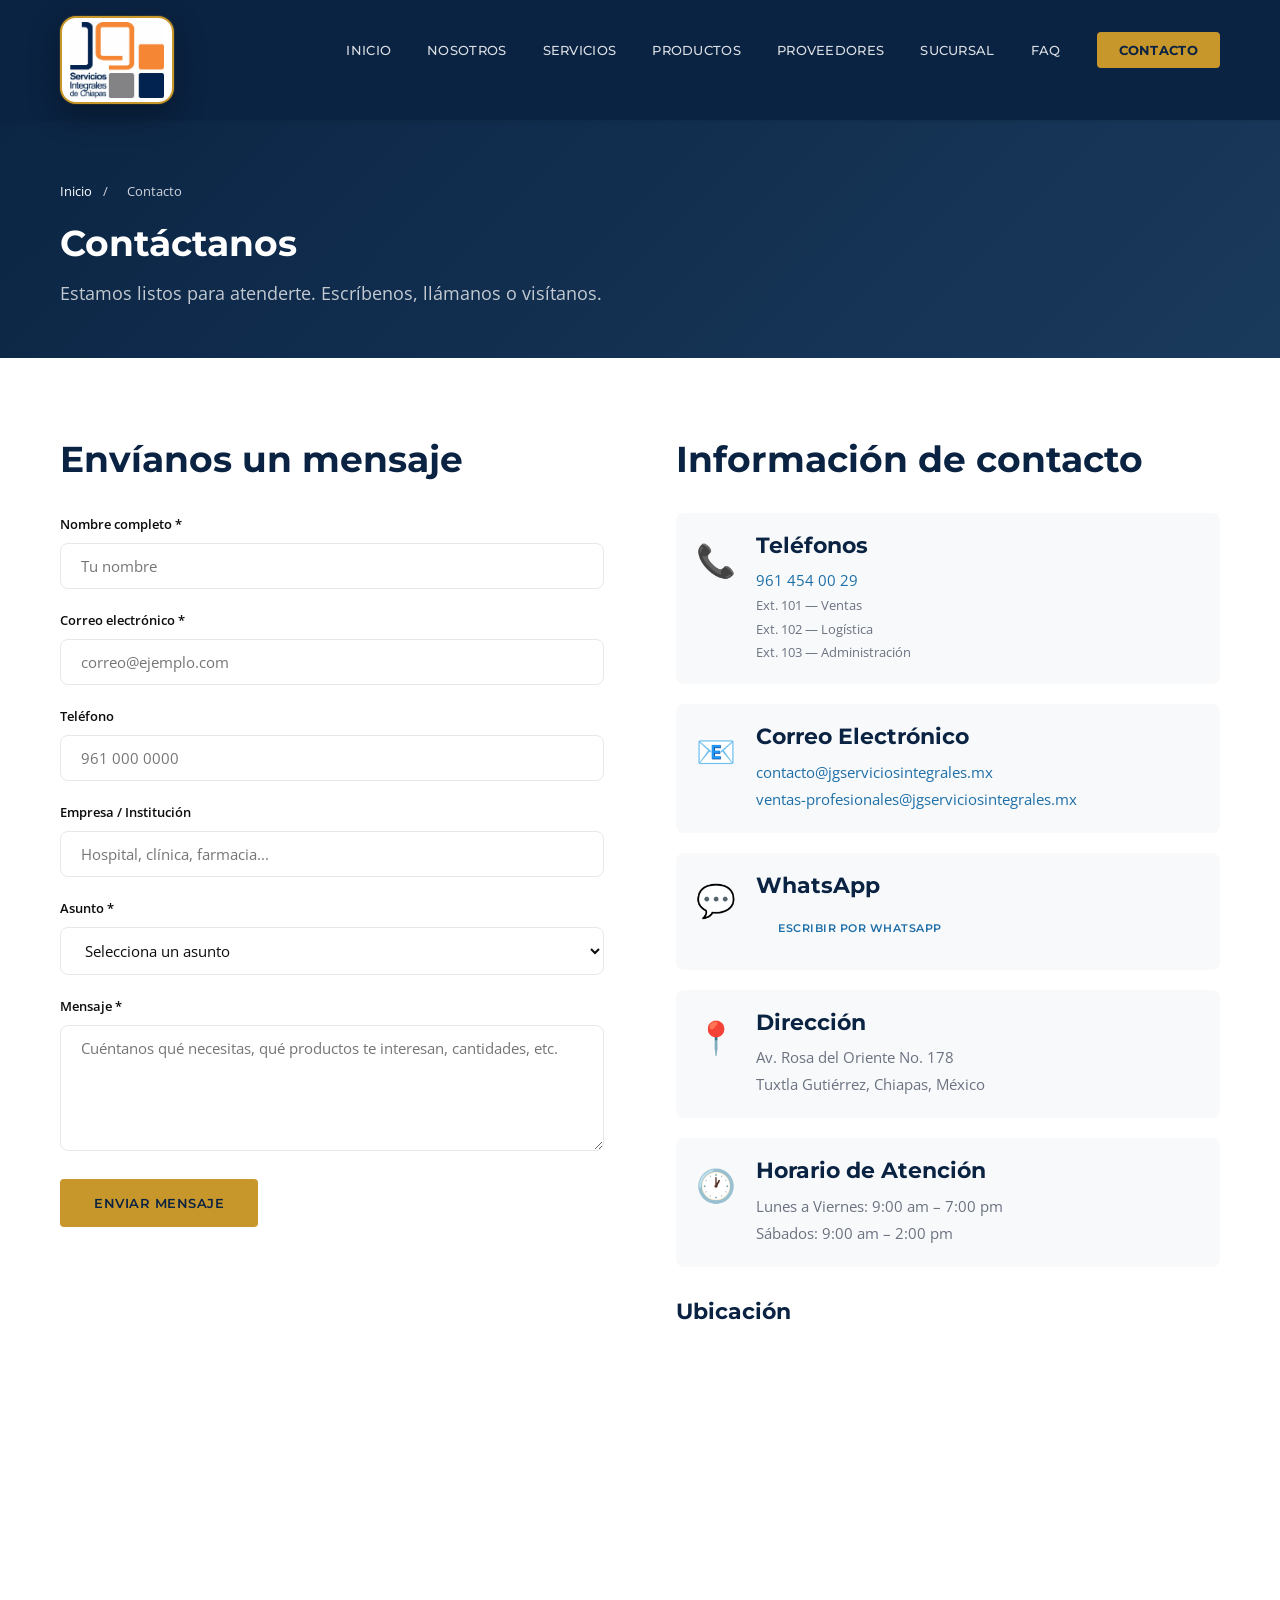
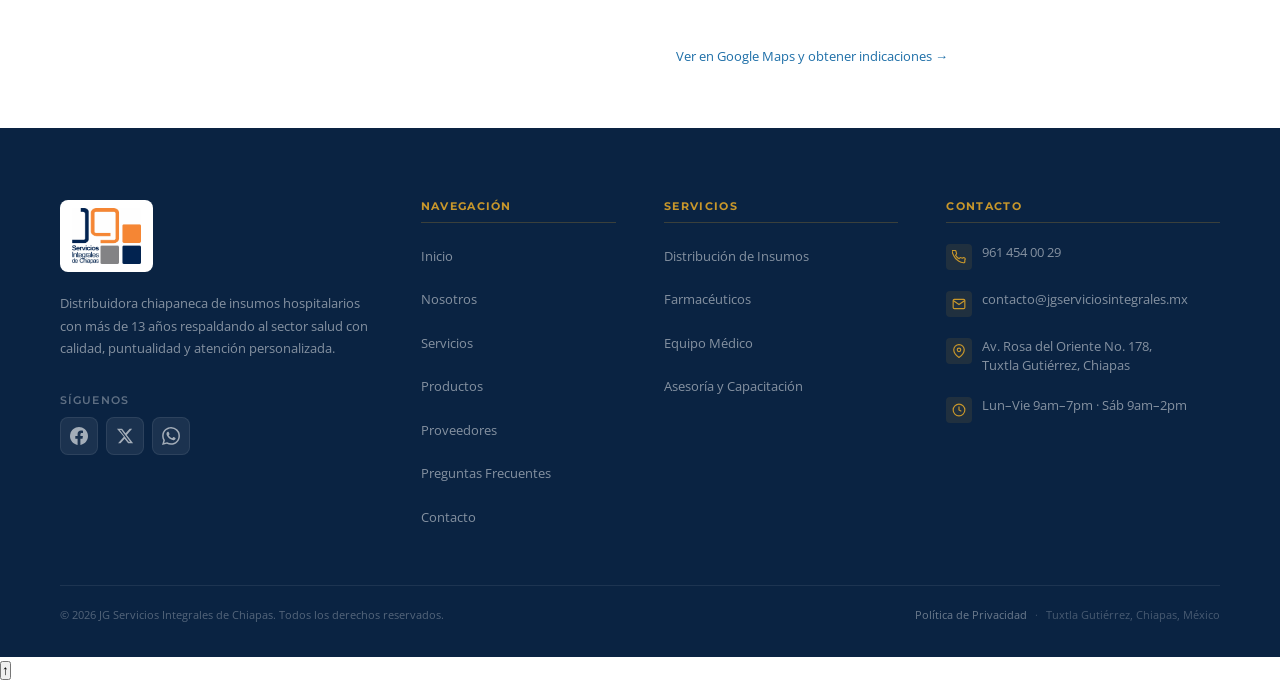
==== commit dddcf440: "Add files via upload" ====
--- a/Jg Servicios Integrales Pagina/pages/contacto.html
+++ b/Jg Servicios Integrales Pagina/pages/contacto.html
@@ -14,7 +14,7 @@
     <link rel="stylesheet" href="../css/style.css">
     <link rel="stylesheet" href="../css/components.css">
     <link rel="stylesheet" href="../css/responsive.css">
-    <link rel="icon" type="image/png" href="../images/logo/favicon.png">
+    <link rel="icon" type="image/png" href="../images/logo/logo.png">
     <style>
         /* Fix: evita que el logo del header se salga del flujo en páginas internas */
         .header:not(.transparent) .logo,
@@ -41,7 +41,7 @@
                         <li><a href="servicios.html">Servicios</a></li>
                         <li><a href="productos.html">Productos</a></li>
                         <li><a href="proveedores.html">Proveedores</a></li>
-                        <li><a href="galeria.html">Galería</a></li>
+                        <li><a href="sucursal.html">Sucursal</a></li>
                         <li><a href="faq.html">FAQ</a></li>
                         <li><a href="contacto.html" class="btn-contact">Contacto</a></li>
                     </ul>
@@ -154,7 +154,7 @@
                             <div>
                                 <h3 style="margin-bottom: var(--spacing-sm); color: var(--color-primary);">Correo Electrónico</h3>
                                 <p style="margin: 0;"><a href="mailto:contacto@jgserviciosintegrales.mx">contacto@jgserviciosintegrales.mx</a></p>
-                                <p style="margin: 0;"><a href="mailto:ventas@jgserviciosintegrales.mx">ventas@jgserviciosintegrales.mx</a></p>
+                                <p style="margin: 0;"><a href="mailto: ventas-profesionales@jgserviciosintegrales.mx"> ventas-profesionales@jgserviciosintegrales.mx</a></p>
                             </div>
                         </div>
 
@@ -162,7 +162,7 @@
                             <span style="font-size: 32px;">💬</span>
                             <div>
                                 <h3 style="margin-bottom: var(--spacing-sm); color: var(--color-primary);">WhatsApp</h3>
-                                <a href="https://wa.me/529614540029?text=Hola, me interesa información sobre sus productos"
+                                <a href="https://wa.me/5219611527706?text=Hola,%20me%20gustaría%20solicitar%20una%20cotización"
                                    target="_blank" class="btn btn-secondary btn-small">
                                     Escribir por WhatsApp
                                 </a>
@@ -245,7 +245,7 @@
                             <a href="#" class="footer-social-btn" target="_blank" aria-label="Twitter / X">
                                 <svg width="18" height="18" viewBox="0 0 24 24" fill="currentColor"><path d="M18.244 2.25h3.308l-7.227 8.26 8.502 11.24H16.17l-4.714-6.231-5.401 6.231H2.74l7.73-8.835L1.254 2.25H8.08l4.713 6.231zm-1.161 17.52h1.833L7.084 4.126H5.117z"/></svg>
                             </a>
-                            <a href="https://wa.me/529614540029" class="footer-social-btn footer-social-whatsapp" target="_blank" aria-label="WhatsApp">
+                            <a href="https://wa.me/5219611527706?text=Hola,%20me%20gustaría%20solicitar%20una%20cotización" class="footer-social-btn footer-social-whatsapp" target="_blank" aria-label="WhatsApp">
                                 <svg width="18" height="18" viewBox="0 0 24 24" fill="currentColor"><path d="M17.472 14.382c-.297-.149-1.758-.867-2.03-.967-.273-.099-.471-.148-.67.15-.197.297-.767.966-.94 1.164-.173.199-.347.223-.644.075-.297-.15-1.255-.463-2.39-1.475-.883-.788-1.48-1.761-1.653-2.059-.173-.297-.018-.458.13-.606.134-.133.298-.347.446-.52.149-.174.198-.298.298-.497.099-.198.05-.371-.025-.52-.075-.149-.669-1.612-.916-2.207-.242-.579-.487-.5-.669-.51-.173-.008-.371-.01-.57-.01-.198 0-.52.074-.792.372-.272.297-1.04 1.016-1.04 2.479 0 1.462 1.065 2.875 1.213 3.074.149.198 2.096 3.2 5.077 4.487.709.306 1.262.489 1.694.625.712.227 1.36.195 1.871.118.571-.085 1.758-.719 2.006-1.413.248-.694.248-1.289.173-1.413-.074-.124-.272-.198-.57-.347m-5.421 7.403h-.004a9.87 9.87 0 01-5.031-1.378l-.361-.214-3.741.982.998-3.648-.235-.374a9.86 9.86 0 01-1.51-5.26c.001-5.45 4.436-9.884 9.888-9.884 2.64 0 5.122 1.03 6.988 2.898a9.825 9.825 0 012.893 6.994c-.003 5.45-4.437 9.884-9.885 9.884m8.413-18.297A11.815 11.815 0 0012.05 0C5.495 0 .16 5.335.157 11.892c0 2.096.547 4.142 1.588 5.945L.057 24l6.305-1.654a11.882 11.882 0 005.683 1.448h.005c6.554 0 11.89-5.335 11.893-11.893a11.821 11.821 0 00-3.48-8.413z"/></svg>
                             </a>
                         </div>
@@ -256,13 +256,13 @@
                 <div class="footer-section">
                     <h4 class="footer-heading">Navegación</h4>
                     <ul class="footer-links">
-                        <li><a href="index.html">Inicio</a></li>
+                        <li><a href="../index.html">Inicio</a></li>
                         <li><a href="pages/nosotros.html">Nosotros</a></li>
                         <li><a href="pages/servicios.html">Servicios</a></li>
                         <li><a href="pages/productos.html">Productos</a></li>
                         <li><a href="pages/proveedores.html">Proveedores</a></li>
-                        <li><a href="pages/faq.html">Preguntas Frecuentes</a></li>
-                        <li><a href="pages/contacto.html">Contacto</a></li>
+                        <li><a href="../pages/faq.html">Preguntas Frecuentes</a></li>
+                        <li><a href="../contacto.html">Contacto</a></li>
                     </ul>
                 </div>
 
@@ -272,8 +272,8 @@
                     <ul class="footer-links">
                         <li><a href="pages/servicios.html#distribucion">Distribución de Insumos</a></li>
                         <li><a href="pages/servicios.html#farmaceuticos">Farmacéuticos</a></li>
-                        <li><a href="pages/servicios.html#equipo">Equipo Médico</a></li>
-                        <li><a href="pages/servicios.html#asesoria">Asesoría y Capacitación</a></li>
+                        <li><a href="../pages/servicios.html#equipo">Equipo Médico</a></li>
+                        <li><a href="../pages/servicios.html#asesoria">Asesoría y Capacitación</a></li>
 
                     </ul>
                 </div>
--- a/Jg Servicios Integrales Pagina/css/style.css
+++ b/Jg Servicios Integrales Pagina/css/style.css
@@ -270,7 +270,8 @@
     border: none;
     cursor: pointer;
     gap: 5px;
-    z-index: var(--z-dropdown);
+    z-index: 1100;
+    position: relative;
 }
 
 .menu-toggle span {
--- a/Jg Servicios Integrales Pagina/css/responsive.css
+++ b/Jg Servicios Integrales Pagina/css/responsive.css
@@ -85,41 +85,49 @@
 
     /* ===== NAVEGACIÓN ===== */
     .menu-toggle {
-        display: flex;
+        display: flex !important;
+        position: relative;
+        z-index: 1100 !important;
     }
 
     .nav-menu {
-        position: fixed;
-        top: 0;
-        right: -100%;
-        width: 80%;
-        max-width: 320px;
-        height: 100vh;
-        background: var(--color-primary);
-        flex-direction: column;
-        justify-content: flex-start;
-        align-items: stretch;
-        gap: 0;
-        padding: 100px 0 32px;
-        transition: right var(--transition-slow);
-        z-index: var(--z-dropdown);
-        box-shadow: -10px 0 40px rgba(0,0,0,0.3);
-        max-height: none;
-        overflow-y: auto;
-        overflow-x: hidden;
+        display: none !important;
+        position: fixed !important;
+        top: 0 !important;
+        right: 0 !important;
+        left: auto !important;
+        width: 80% !important;
+        max-width: 320px !important;
+        height: 100vh !important;
+        background: var(--color-primary) !important;
+        flex-direction: column !important;
+        justify-content: flex-start !important;
+        align-items: stretch !important;
+        gap: 0 !important;
+        padding: 100px 0 32px !important;
+        transition: transform 0.35s ease !important;
+        z-index: 1050 !important;
+        box-shadow: -10px 0 40px rgba(0,0,0,0.3) !important;
+        max-height: none !important;
+        overflow-y: auto !important;
+        overflow-x: hidden !important;
+        transform: translateX(100%) !important;
     }
 
     .nav-menu.active {
-        right: 0;
+        display: flex !important;
+        transform: translateX(0) !important;
     }
 
     .nav-menu li {
         width: 100%;
-        border-bottom: 1px solid rgba(255,255,255,0.08);
+        border-bottom: 1px solid rgba(255,255,255,0.08) !important;
+        border-style: solid !important;
+        list-style: none !important;
     }
 
     .nav-menu li:last-child {
-        border-bottom: none;
+        border-bottom: none !important;
     }
 
     .nav-menu a {
